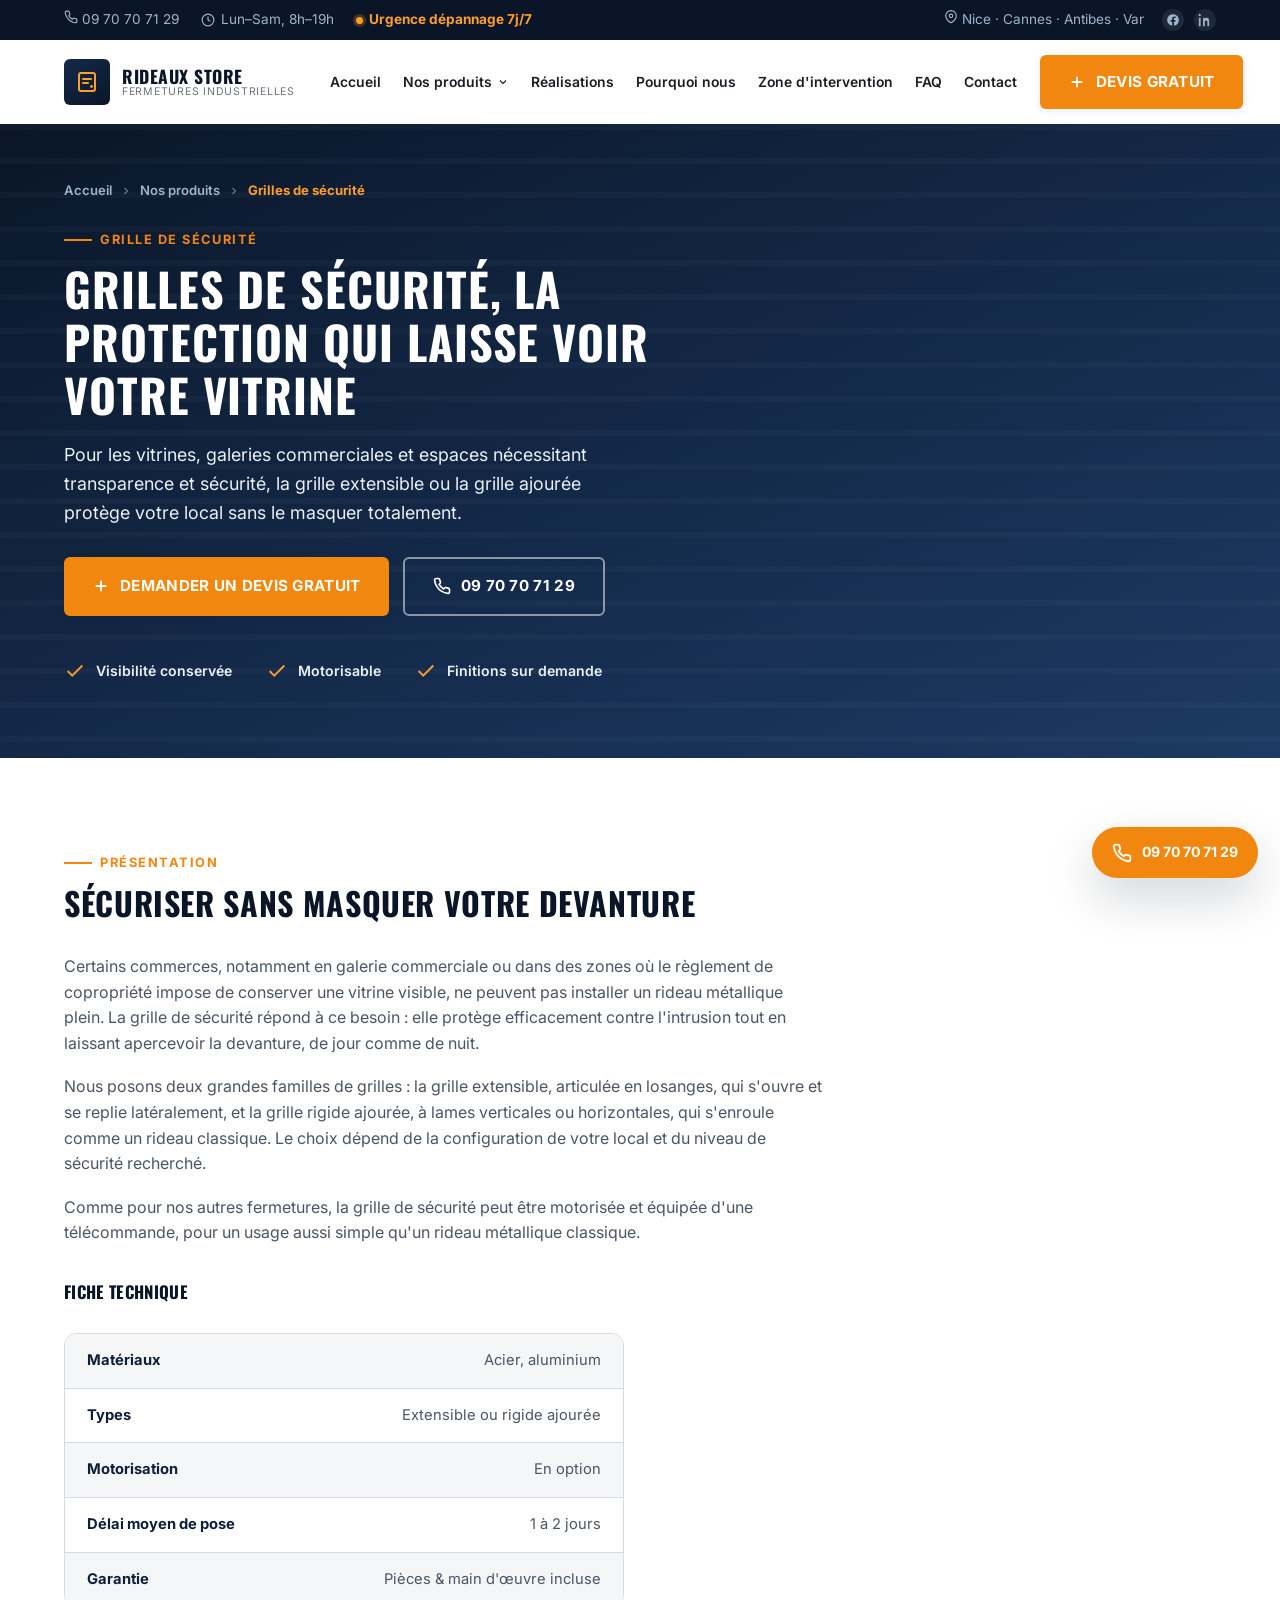
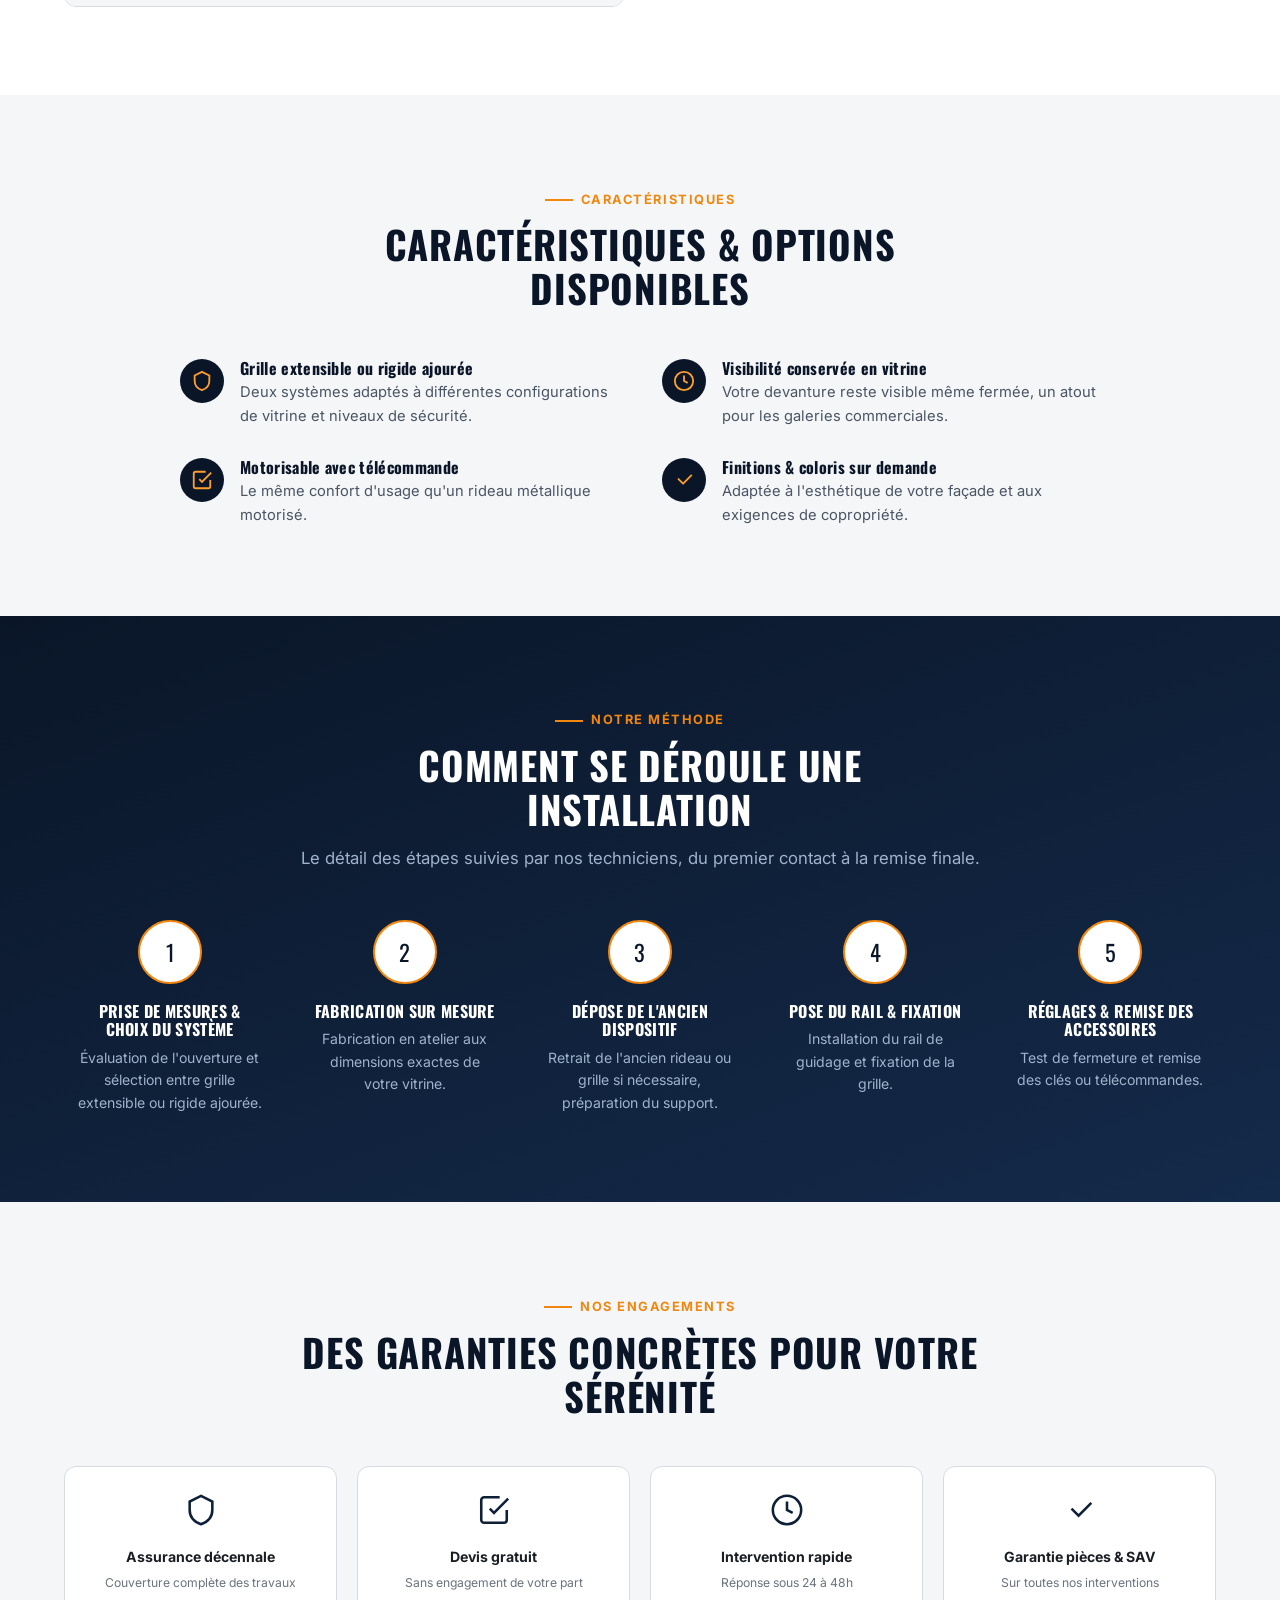
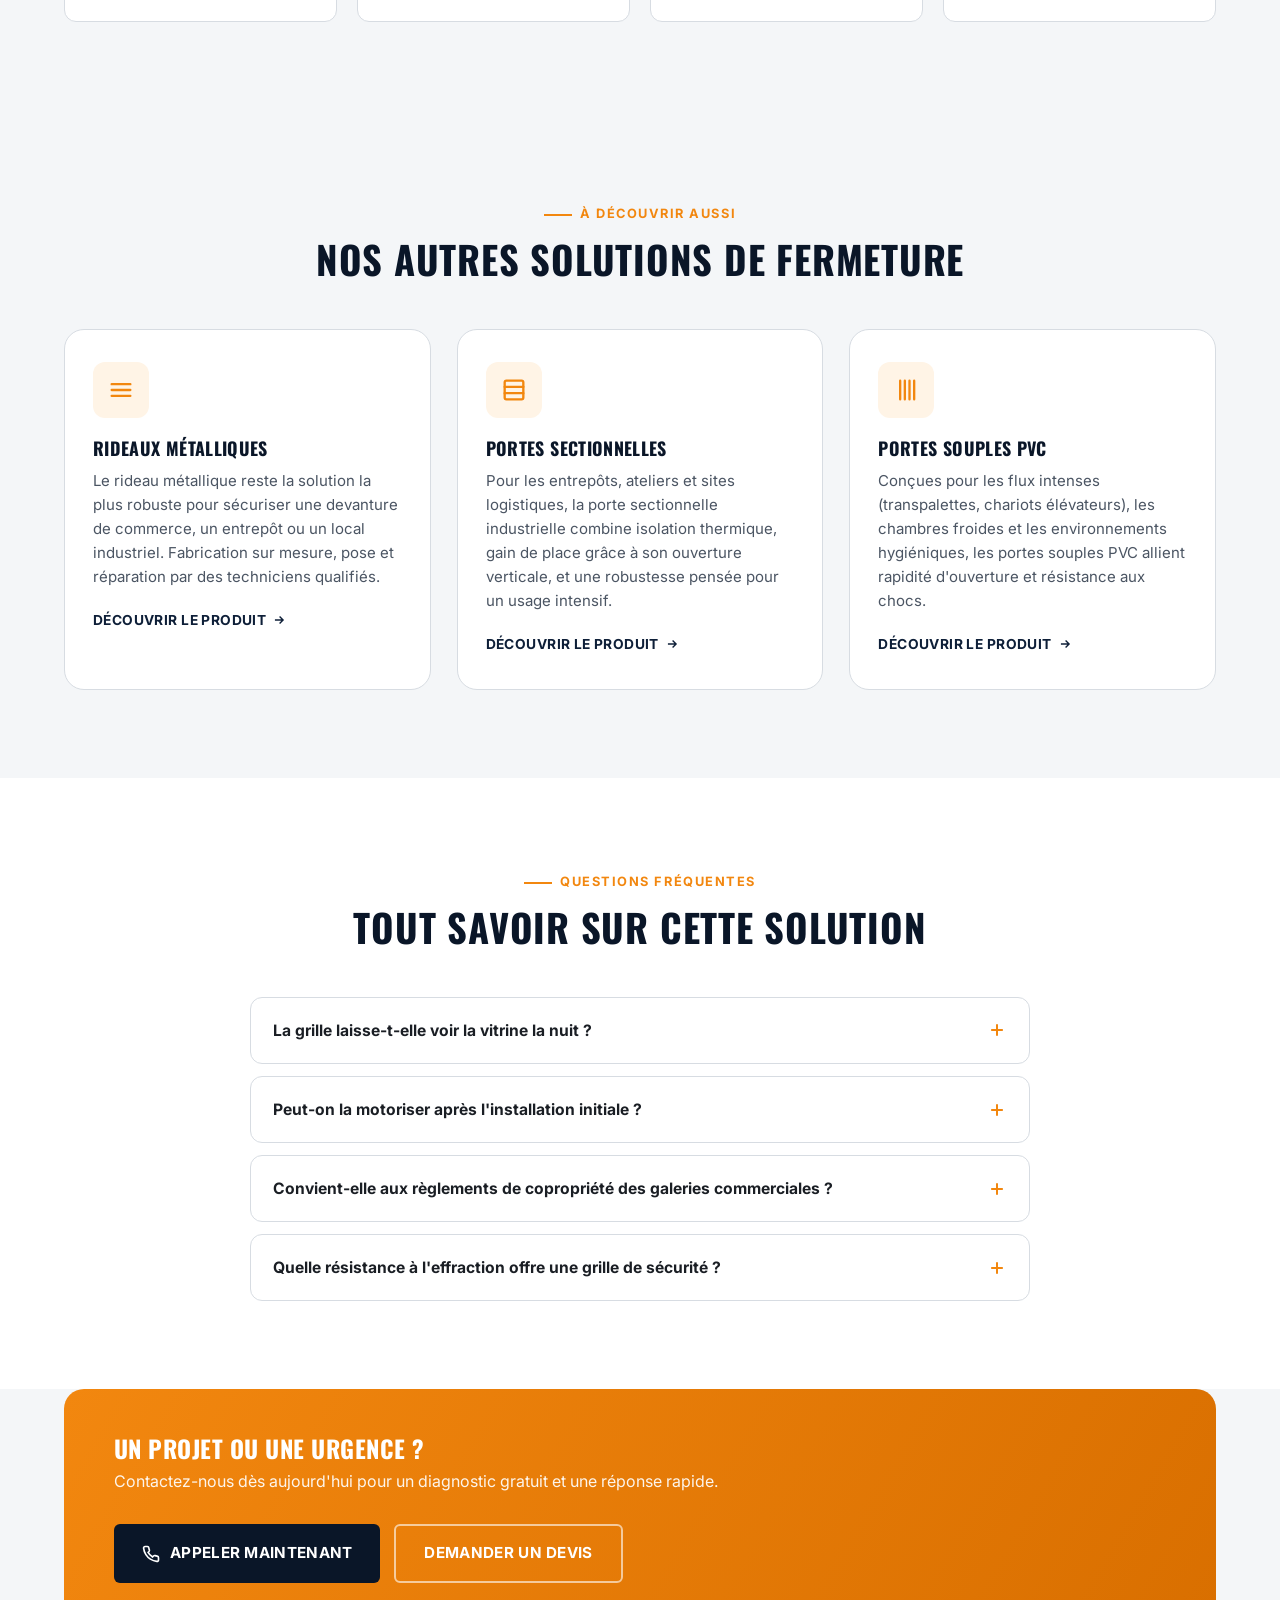
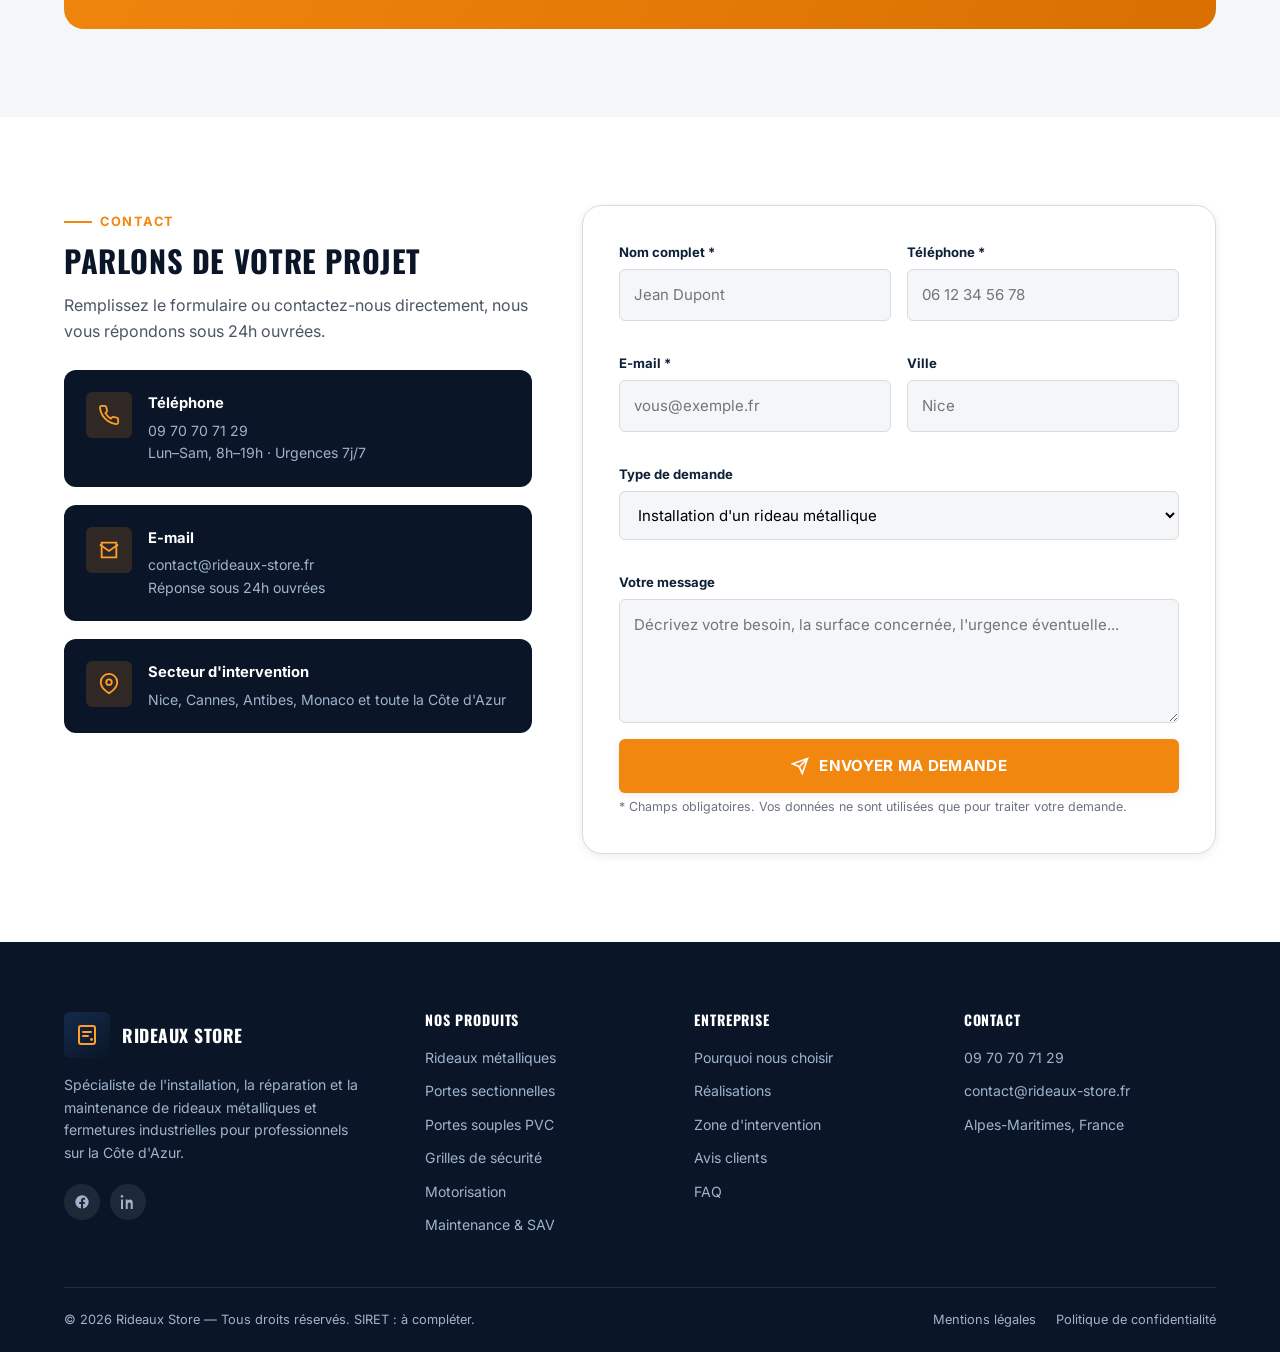
==== grilles-securite.html @ a5e01a87 "Rename grillessecurite.html to grilles-securite.html" ====
<!DOCTYPE html>
<html lang="fr">
<head>
<meta charset="UTF-8">
<meta name="viewport" content="width=device-width, initial-scale=1">
<title>Grilles de Sécurité pour Vitrines — Rideaux Store | Côte d'Azur</title>
<meta name="description" content="Grilles de sécurité extensibles ou ajourées pour vitrines et galeries commerciales, sur mesure et motorisables. Devis gratuit sur la Côte d'Azur.">
<meta name="theme-color" content="#0a1628">
<link rel="preconnect" href="https://fonts.googleapis.com">
<link rel="preconnect" href="https://fonts.gstatic.com" crossorigin>
<link href="https://fonts.googleapis.com/css2?family=Oswald:wght@500;600;700&family=Inter:wght@400;500;600;700;800&display=swap" rel="stylesheet">
<link rel="stylesheet" href="css/style.css">
<link rel="icon" href="data:image/svg+xml,%3Csvg xmlns='http://www.w3.org/2000/svg' viewBox='0 0 100 100'%3E%3Crect width='100' height='100' rx='16' fill='%230a1628'/%3E%3Cpath d='M20 35h60M20 50h60M20 65h60' stroke='%23f2870f' stroke-width='8' stroke-linecap='round'/%3E%3C/svg%3E">
</head>
<body>

<!-- Top bar -->
<div class="topbar">
  <div class="container">
    <div class="topbar-left">
      <a href="tel:+33970707129"><svg viewBox="0 0 24 24" fill="none" stroke="currentColor" stroke-width="2"><path d="M22 16.92v3a2 2 0 0 1-2.18 2 19.79 19.79 0 0 1-8.63-3.07 19.5 19.5 0 0 1-6-6 19.79 19.79 0 0 1-3.07-8.67A2 2 0 0 1 4.11 2h3a2 2 0 0 1 2 1.72c.127.96.362 1.903.7 2.81a2 2 0 0 1-.45 2.11L8.09 9.91a16 16 0 0 0 6 6l1.27-1.27a2 2 0 0 1 2.11-.45c.907.338 1.85.573 2.81.7A2 2 0 0 1 22 16.92z"/></svg> 09 70 70 71 29</a>
      <span><svg viewBox="0 0 24 24" fill="none" stroke="currentColor" stroke-width="2"><circle cx="12" cy="12" r="10"/><path d="M12 6v6l4 2"/></svg> Lun–Sam, 8h–19h</span>
      <span class="topbar-badge">Urgence dépannage 7j/7</span>
    </div>
    <div class="topbar-right">
      <span><svg viewBox="0 0 24 24" fill="none" stroke="currentColor" stroke-width="2"><path d="M21 10c0 7-9 12-9 12s-9-5-9-12a9 9 0 1 1 18 0z"/><circle cx="12" cy="10" r="3"/></svg> Nice · Cannes · Antibes · Var</span>
      <div class="topbar-social">
        <a href="#" aria-label="Facebook"><svg width="12" height="12" viewBox="0 0 24 24" fill="currentColor"><path d="M22 12a10 10 0 1 0-11.5 9.9v-7H7.9V12h2.6V9.8c0-2.6 1.5-4 3.8-4 1.1 0 2.2.2 2.2.2v2.5h-1.3c-1.2 0-1.6.8-1.6 1.6V12h2.8l-.4 2.9h-2.4v7A10 10 0 0 0 22 12z"/></svg></a>
        <a href="#" aria-label="LinkedIn"><svg width="12" height="12" viewBox="0 0 24 24" fill="currentColor"><path d="M4.98 3.5C4.98 4.6 4.1 5.5 3 5.5S1 4.6 1 3.5 1.9 1.5 3 1.5s1.98.9 1.98 2zM1.5 8.25h3V22.5h-3V8.25zM8.5 8.25h2.87v1.95h.04c.4-.76 1.4-1.95 3.4-1.95 3.6 0 4.3 2.4 4.3 5.5V22.5h-3v-6.2c0-1.5-.03-3.4-2.1-3.4-2.1 0-2.4 1.6-2.4 3.3v6.3h-3V8.25z"/></svg></a>
      </div>
    </div>
  </div>
</div>

<!-- Header -->
<header class="site-header">
  <div class="container">
    <a href="index.html" class="brand">
      <span class="brand-mark">
        <svg viewBox="0 0 24 24" fill="none" stroke="currentColor" stroke-width="2"><rect x="4" y="3" width="16" height="18" rx="2"/><path d="M8 9h8M8 13h5" stroke-linecap="round"/><circle cx="16.5" cy="16.5" r="1.4" fill="currentColor" stroke="none"/></svg>
      </span>
      <span class="brand-text">
        <strong>RIDEAUX STORE</strong>
        <span>Fermetures industrielles</span>
      </span>
    </a>

    <button class="nav-toggle" aria-label="Ouvrir le menu" aria-expanded="false">
      <svg viewBox="0 0 24 24" fill="none" stroke="currentColor" stroke-width="2"><path d="M3 6h18M3 12h18M3 18h18" stroke-linecap="round"/></svg>
    </button>

    <nav class="main-nav">
      <ul>
        <li><a class="nav-link" href="index.html">Accueil</a></li>
        <li class="has-dropdown">
          <a class="nav-link" href="index.html#services">Nos produits <svg viewBox="0 0 24 24" fill="none" stroke="currentColor" stroke-width="2.4"><path d="M6 9l6 6 6-6"/></svg></a>
          <div class="dropdown">
            <a href="rideaux-metalliques.html"><svg viewBox="0 0 24 24" fill="none" stroke="currentColor" stroke-width="2"><path d="M4 7h16M4 12h16M4 17h16" stroke-linecap="round"/></svg> Rideaux métalliques</a>
            <a href="portes-sectionnelles.html"><svg viewBox="0 0 24 24" fill="none" stroke="currentColor" stroke-width="2"><rect x="4" y="4" width="16" height="16" rx="1.5"/><path d="M4 9.3h16M4 14.7h16" stroke-linecap="round"/></svg> Portes sectionnelles</a>
            <a href="portes-souples-pvc.html"><svg viewBox="0 0 24 24" fill="none" stroke="currentColor" stroke-width="2"><path d="M7 4v16M11 4v16M15 4v16M19 4v16" stroke-linecap="round"/></svg> Portes souples PVC</a>
            <a href="grilles-securite.html" style="color:var(--amber-500);"><svg viewBox="0 0 24 24" fill="none" stroke="currentColor" stroke-width="2"><path d="M4 4h16v16H4z"/><path d="M4 9h16M4 14h16M9 4v16M14 4v16"/></svg> Grilles de sécurité</a>
            <a href="motorisation-automatisme.html"><svg viewBox="0 0 24 24" fill="none" stroke="currentColor" stroke-width="2"><circle cx="12" cy="12" r="3"/><path d="M12 2v3M12 19v3M4.2 4.2l2.2 2.2M17.6 17.6l2.2 2.2M2 12h3M19 12h3M4.2 19.8l2.2-2.2M17.6 6.4l2.2-2.2"/></svg> Motorisation &amp; automatisme</a>
            <a href="maintenance-sav.html"><svg viewBox="0 0 24 24" fill="none" stroke="currentColor" stroke-width="2"><path d="M14.7 6.3a1 1 0 0 0 1.4 0l1.6-1.6a1 1 0 0 1 1.4 0l1.2 1.2a1 1 0 0 1 0 1.4l-1.6 1.6a1 1 0 0 0 0 1.4l3 3a1 1 0 0 1 0 1.4l-1.2 1.2a1 1 0 0 1-1.4 0l-3-3a1 1 0 0 0-1.4 0L6.5 21.2a1 1 0 0 1-1.4 0L3.9 20a1 1 0 0 1 0-1.4L12.1 10.4"/></svg> Maintenance &amp; SAV</a>
          </div>
        </li>
        <li><a class="nav-link" href="index.html#realisations">Réalisations</a></li>
        <li><a class="nav-link" href="index.html#pourquoi">Pourquoi nous</a></li>
        <li><a class="nav-link" href="index.html#zone">Zone d'intervention</a></li>
        <li><a class="nav-link" href="index.html#faq">FAQ</a></li>
        <li><a class="nav-link" href="#contact">Contact</a></li>
      </ul>
      <div class="header-cta">
        <div class="header-phone">
          <small>Besoin d'aide ?</small>
          <strong>09 70 70 71 29</strong>
        </div>
        <a href="#contact" class="btn btn-primary"><svg viewBox="0 0 24 24" fill="none" stroke="currentColor" stroke-width="2.4"><path d="M12 5v14M5 12h14"/></svg> <span>Devis gratuit</span></a>
      </div>
    </nav>
    <div class="nav-backdrop"></div>
  </div>
</header>

<main>

  <!-- HERO -->
  <section class="hero" style="padding:56px 0 76px;">
    <div class="container">
      <div class="breadcrumb reveal in">
        <a href="index.html">Accueil</a>
        <svg viewBox="0 0 24 24" fill="none" stroke="currentColor" stroke-width="2.4"><path d="M9 6l6 6-6 6"/></svg>
        <a href="index.html#services">Nos produits</a>
        <svg viewBox="0 0 24 24" fill="none" stroke="currentColor" stroke-width="2.4"><path d="M9 6l6 6-6 6"/></svg>
        <span aria-current="page">Grilles de sécurité</span>
      </div>
      <div class="reveal in" style="max-width:720px;">
        <div class="eyebrow">Grille de sécurité</div>
        <h1 style="font-size:clamp(1.9rem, 3.6vw, 2.9rem);">Grilles de sécurité, la protection qui laisse voir votre vitrine</h1>
        <p class="lead">Pour les vitrines, galeries commerciales et espaces nécessitant transparence et sécurité, la grille extensible ou la grille ajourée protège votre local sans le masquer totalement.</p>
        <div class="hero-actions">
          <a href="#contact" class="btn btn-primary"><svg viewBox="0 0 24 24" fill="none" stroke="currentColor" stroke-width="2.4"><path d="M12 5v14M5 12h14"/></svg> Demander un devis gratuit</a>
          <a href="tel:+33970707129" class="btn btn-outline"><svg viewBox="0 0 24 24" fill="none" stroke="currentColor" stroke-width="2.2"><path d="M22 16.92v3a2 2 0 0 1-2.18 2 19.79 19.79 0 0 1-8.63-3.07 19.5 19.5 0 0 1-6-6 19.79 19.79 0 0 1-3.07-8.67A2 2 0 0 1 4.11 2h3a2 2 0 0 1 2 1.72c.127.96.362 1.903.7 2.81a2 2 0 0 1-.45 2.11L8.09 9.91a16 16 0 0 0 6 6l1.27-1.27a2 2 0 0 1 2.11-.45c.907.338 1.85.573 2.81.7A2 2 0 0 1 22 16.92z"/></svg> 09 70 70 71 29</a>
        </div>
        <div class="hero-badges">
          <div class="hero-badge"><svg viewBox="0 0 24 24" fill="none" stroke="currentColor" stroke-width="2"><path d="M20 6L9 17l-5-5"/></svg> Visibilité conservée</div>
          <div class="hero-badge"><svg viewBox="0 0 24 24" fill="none" stroke="currentColor" stroke-width="2"><path d="M20 6L9 17l-5-5"/></svg> Motorisable</div>
          <div class="hero-badge"><svg viewBox="0 0 24 24" fill="none" stroke="currentColor" stroke-width="2"><path d="M20 6L9 17l-5-5"/></svg> Finitions sur demande</div>
        </div>
      </div>
    </div>
  </section>

  <!-- DESCRIPTION -->
  <section>
    <div class="container">
      <div class="section-head reveal" style="text-align:left;margin:0 0 32px;max-width:100%;">
        <div class="eyebrow">Présentation</div>
        <h2 style="font-size:clamp(1.5rem, 2.6vw, 2rem);">Sécuriser sans masquer votre devanture</h2>
      </div>
      <div class="prose reveal">
        <p>Certains commerces, notamment en galerie commerciale ou dans des zones où le règlement de copropriété impose de conserver une vitrine visible, ne peuvent pas installer un rideau métallique plein. La grille de sécurité répond à ce besoin : elle protège efficacement contre l'intrusion tout en laissant apercevoir la devanture, de jour comme de nuit.</p>
        <p>Nous posons deux grandes familles de grilles : la grille extensible, articulée en losanges, qui s'ouvre et se replie latéralement, et la grille rigide ajourée, à lames verticales ou horizontales, qui s'enroule comme un rideau classique. Le choix dépend de la configuration de votre local et du niveau de sécurité recherché.</p>
        <p>Comme pour nos autres fermetures, la grille de sécurité peut être motorisée et équipée d'une télécommande, pour un usage aussi simple qu'un rideau métallique classique.</p>
      </div>
      <div class="reveal" style="margin-top:8px;">
        <h3 style="font-family:var(--font-head);text-transform:uppercase;font-size:1.05rem;letter-spacing:0.02em;color:var(--navy-950);margin-top:36px;">Fiche technique</h3>
      <div class="spec-table reveal" style="margin-top:32px;">
          <div class="spec-row"><span class="label">Matériaux</span><span class="value">Acier, aluminium</span></div>
          <div class="spec-row"><span class="label">Types</span><span class="value">Extensible ou rigide ajourée</span></div>
          <div class="spec-row"><span class="label">Motorisation</span><span class="value">En option</span></div>
          <div class="spec-row"><span class="label">Délai moyen de pose</span><span class="value">1 à 2 jours</span></div>
          <div class="spec-row"><span class="label">Garantie</span><span class="value">Pièces &amp; main d'œuvre incluse</span></div>
      </div>

      </div>
    </div>
  </section>

  <!-- FEATURES -->
  <section class="bg-alt">
    <div class="container">
      <div class="section-head reveal">
        <div class="eyebrow" style="justify-content:center">Caractéristiques</div>
        <h2>Caractéristiques &amp; options disponibles</h2>
      </div>
      <div class="why-list" style="max-width:920px;margin:0 auto;display:grid;grid-template-columns:repeat(2,1fr);gap:30px 44px;">
          <div class="why-item reveal">
            <div class="why-icon"><svg viewBox="0 0 24 24" fill="none" stroke="currentColor" stroke-width="2"><path d="M12 2l8 4v6c0 5-3.5 8.5-8 10-4.5-1.5-8-5-8-10V6l8-4z"/></svg></div>
            <div><h4>Grille extensible ou rigide ajourée</h4><p>Deux systèmes adaptés à différentes configurations de vitrine et niveaux de sécurité.</p></div>
          </div>
          <div class="why-item reveal">
            <div class="why-icon"><svg viewBox="0 0 24 24" fill="none" stroke="currentColor" stroke-width="2"><circle cx="12" cy="12" r="10"/><path d="M12 6v6l4 2"/></svg></div>
            <div><h4>Visibilité conservée en vitrine</h4><p>Votre devanture reste visible même fermée, un atout pour les galeries commerciales.</p></div>
          </div>
          <div class="why-item reveal">
            <div class="why-icon"><svg viewBox="0 0 24 24" fill="none" stroke="currentColor" stroke-width="2"><path d="M9 11l3 3L22 4"/><path d="M21 12v7a2 2 0 0 1-2 2H5a2 2 0 0 1-2-2V5a2 2 0 0 1 2-2h11"/></svg></div>
            <div><h4>Motorisable avec télécommande</h4><p>Le même confort d'usage qu'un rideau métallique motorisé.</p></div>
          </div>
          <div class="why-item reveal">
            <div class="why-icon"><svg viewBox="0 0 24 24" fill="none" stroke="currentColor" stroke-width="2"><path d="M20 7l-9 9-5-5" stroke-linecap="round" stroke-linejoin="round"/></svg></div>
            <div><h4>Finitions &amp; coloris sur demande</h4><p>Adaptée à l'esthétique de votre façade et aux exigences de copropriété.</p></div>
          </div>
      </div>
    </div>
  </section>

  <!-- PROCESS -->
  <section class="bg-navy">
    <div class="container">
      <div class="section-head reveal">
        <div class="eyebrow" style="justify-content:center">Notre méthode</div>
        <h2>Comment se déroule une installation</h2>
        <p style="color:var(--steel-300)">Le détail des étapes suivies par nos techniciens, du premier contact à la remise finale.</p>
      </div>
      <div class="process-grid" style="--steps:5;">
        <div class="process-step reveal"><div class="num">1</div><h4>Prise de mesures &amp; choix du système</h4><p>Évaluation de l'ouverture et sélection entre grille extensible ou rigide ajourée.</p></div>
        <div class="process-step reveal"><div class="num">2</div><h4>Fabrication sur mesure</h4><p>Fabrication en atelier aux dimensions exactes de votre vitrine.</p></div>
        <div class="process-step reveal"><div class="num">3</div><h4>Dépose de l'ancien dispositif</h4><p>Retrait de l'ancien rideau ou grille si nécessaire, préparation du support.</p></div>
        <div class="process-step reveal"><div class="num">4</div><h4>Pose du rail &amp; fixation</h4><p>Installation du rail de guidage et fixation de la grille.</p></div>
        <div class="process-step reveal"><div class="num">5</div><h4>Réglages &amp; remise des accessoires</h4><p>Test de fermeture et remise des clés ou télécommandes.</p></div>
      </div>
    </div>
  </section>

  <!-- TRUST -->
  <section class="bg-alt">
    <div class="container">
      <div class="section-head reveal">
        <div class="eyebrow" style="justify-content:center">Nos engagements</div>
        <h2>Des garanties concrètes pour votre sérénité</h2>
      </div>
      <div class="cert-grid">
        <div class="cert-item reveal"><svg viewBox="0 0 24 24" fill="none" stroke="currentColor" stroke-width="1.8"><path d="M12 2l8 4v6c0 5-3.5 8.5-8 10-4.5-1.5-8-5-8-10V6l8-4z"/></svg><strong>Assurance décennale</strong><span>Couverture complète des travaux</span></div>
        <div class="cert-item reveal"><svg viewBox="0 0 24 24" fill="none" stroke="currentColor" stroke-width="1.8"><path d="M9 11l3 3L22 4"/><path d="M21 12v7a2 2 0 0 1-2 2H5a2 2 0 0 1-2-2V5a2 2 0 0 1 2-2h11"/></svg><strong>Devis gratuit</strong><span>Sans engagement de votre part</span></div>
        <div class="cert-item reveal"><svg viewBox="0 0 24 24" fill="none" stroke="currentColor" stroke-width="1.8"><circle cx="12" cy="12" r="10"/><path d="M12 6v6l4 2"/></svg><strong>Intervention rapide</strong><span>Réponse sous 24 à 48h</span></div>
        <div class="cert-item reveal"><svg viewBox="0 0 24 24" fill="none" stroke="currentColor" stroke-width="1.8"><path d="M20 7l-9 9-5-5"/></svg><strong>Garantie pièces &amp; SAV</strong><span>Sur toutes nos interventions</span></div>
      </div>
    </div>
  </section>

  <!-- RELATED -->
  <section class="bg-alt">
    <div class="container">
      <div class="section-head reveal">
        <div class="eyebrow" style="justify-content:center">À découvrir aussi</div>
        <h2>Nos autres solutions de fermeture</h2>
      </div>
      <div class="services-grid">
        <div class="service-card reveal">
          <div class="service-icon"><svg viewBox="0 0 24 24" fill="none" stroke="currentColor" stroke-width="2"><path d="M4 7h16M4 12h16M4 17h16" stroke-linecap="round"/></svg></div>
          <h3>Rideaux métalliques</h3>
          <p>Le rideau métallique reste la solution la plus robuste pour sécuriser une devanture de commerce, un entrepôt ou un local industriel. Fabrication sur mesure, pose et réparation par des techniciens qualifiés.</p>
          <a href="rideaux-metalliques.html" class="card-link">Découvrir le produit <svg viewBox="0 0 24 24" fill="none" stroke="currentColor" stroke-width="2.4"><path d="M5 12h14M13 6l6 6-6 6"/></svg></a>
        </div>
        <div class="service-card reveal">
          <div class="service-icon"><svg viewBox="0 0 24 24" fill="none" stroke="currentColor" stroke-width="2"><rect x="4" y="4" width="16" height="16" rx="1.5"/><path d="M4 9.3h16M4 14.7h16" stroke-linecap="round"/></svg></div>
          <h3>Portes sectionnelles</h3>
          <p>Pour les entrepôts, ateliers et sites logistiques, la porte sectionnelle industrielle combine isolation thermique, gain de place grâce à son ouverture verticale, et une robustesse pensée pour un usage intensif.</p>
          <a href="portes-sectionnelles.html" class="card-link">Découvrir le produit <svg viewBox="0 0 24 24" fill="none" stroke="currentColor" stroke-width="2.4"><path d="M5 12h14M13 6l6 6-6 6"/></svg></a>
        </div>
        <div class="service-card reveal">
          <div class="service-icon"><svg viewBox="0 0 24 24" fill="none" stroke="currentColor" stroke-width="2"><path d="M7 4v16M11 4v16M15 4v16M19 4v16" stroke-linecap="round"/></svg></div>
          <h3>Portes souples PVC</h3>
          <p>Conçues pour les flux intenses (transpalettes, chariots élévateurs), les chambres froides et les environnements hygiéniques, les portes souples PVC allient rapidité d'ouverture et résistance aux chocs.</p>
          <a href="portes-souples-pvc.html" class="card-link">Découvrir le produit <svg viewBox="0 0 24 24" fill="none" stroke="currentColor" stroke-width="2.4"><path d="M5 12h14M13 6l6 6-6 6"/></svg></a>
        </div>
      </div>
    </div>
  </section>

  <!-- FAQ -->
  <section id="faq">
    <div class="container">
      <div class="section-head reveal">
        <div class="eyebrow" style="justify-content:center">Questions fréquentes</div>
        <h2>Tout savoir sur cette solution</h2>
      </div>
      <div class="faq-list">
        <div class="faq-item reveal">
          <button class="faq-q">La grille laisse-t-elle voir la vitrine la nuit ?<svg viewBox="0 0 24 24" fill="none" stroke="currentColor" stroke-width="2.4"><path d="M12 5v14M5 12h14"/></svg></button>
          <div class="faq-a"><p>Oui, c'est justement l'intérêt de la grille par rapport à un rideau plein : elle laisse apercevoir la devanture tout en empêchant l'accès, ce qui est souvent exigé par les galeries commerciales ou les copropriétés.</p></div>
        </div>
        <div class="faq-item reveal">
          <button class="faq-q">Peut-on la motoriser après l'installation initiale ?<svg viewBox="0 0 24 24" fill="none" stroke="currentColor" stroke-width="2.4"><path d="M12 5v14M5 12h14"/></svg></button>
          <div class="faq-a"><p>Dans la plupart des cas, une grille posée manuellement peut être équipée d'une motorisation par la suite ; nous évaluons la faisabilité lors d'un diagnostic sur site.</p></div>
        </div>
        <div class="faq-item reveal">
          <button class="faq-q">Convient-elle aux règlements de copropriété des galeries commerciales ?<svg viewBox="0 0 24 24" fill="none" stroke="currentColor" stroke-width="2.4"><path d="M12 5v14M5 12h14"/></svg></button>
          <div class="faq-a"><p>La grille de sécurité est généralement la solution privilégiée dans ce contexte, mais nous vous recommandons de vérifier le règlement spécifique de votre copropriété avant l'installation ; nous pouvons vous accompagner dans cette vérification.</p></div>
        </div>
        <div class="faq-item reveal">
          <button class="faq-q">Quelle résistance à l'effraction offre une grille de sécurité ?<svg viewBox="0 0 24 24" fill="none" stroke="currentColor" stroke-width="2.4"><path d="M12 5v14M5 12h14"/></svg></button>
          <div class="faq-a"><p>La résistance dépend du modèle choisi (épaisseur, matériau, système de verrouillage) ; nous vous orientons vers l'option la plus adaptée à votre niveau de risque lors du devis.</p></div>
        </div>
      </div>
    </div>
  </section>

  <!-- CTA BANNER -->
  <section class="bg-alt" style="padding-top:0;">
    <div class="container">
      <div class="cta-banner reveal">
        <div>
          <h3>Un projet ou une urgence ?</h3>
          <p>Contactez-nous dès aujourd'hui pour un diagnostic gratuit et une réponse rapide.</p>
        </div>
        <div class="cta-actions">
          <a href="tel:+33970707129" class="btn btn-dark"><svg viewBox="0 0 24 24" fill="none" stroke="currentColor" stroke-width="2.2"><path d="M22 16.92v3a2 2 0 0 1-2.18 2 19.79 19.79 0 0 1-8.63-3.07 19.5 19.5 0 0 1-6-6 19.79 19.79 0 0 1-3.07-8.67A2 2 0 0 1 4.11 2h3a2 2 0 0 1 2 1.72c.127.96.362 1.903.7 2.81a2 2 0 0 1-.45 2.11L8.09 9.91a16 16 0 0 0 6 6l1.27-1.27a2 2 0 0 1 2.11-.45c.907.338 1.85.573 2.81.7A2 2 0 0 1 22 16.92z"/></svg> Appeler maintenant</a>
          <a href="#contact" class="btn btn-outline">Demander un devis</a>
        </div>
      </div>
    </div>
  </section>

  <!-- CONTACT -->
  <section id="contact">
    <div class="container contact-wrap">
      <div class="reveal">
        <div class="eyebrow">Contact</div>
        <h2 style="font-size:1.9rem;">Parlons de votre projet</h2>
        <p style="color:var(--gray-700);margin:14px 0 26px;">Remplissez le formulaire ou contactez-nous directement, nous vous répondons sous 24h ouvrées.</p>
        <div class="contact-cards">
          <div class="contact-card">
            <div class="ic"><svg viewBox="0 0 24 24" fill="none" stroke="currentColor" stroke-width="2"><path d="M22 16.92v3a2 2 0 0 1-2.18 2 19.79 19.79 0 0 1-8.63-3.07 19.5 19.5 0 0 1-6-6 19.79 19.79 0 0 1-3.07-8.67A2 2 0 0 1 4.11 2h3a2 2 0 0 1 2 1.72c.127.96.362 1.903.7 2.81a2 2 0 0 1-.45 2.11L8.09 9.91a16 16 0 0 0 6 6l1.27-1.27a2 2 0 0 1 2.11-.45c.907.338 1.85.573 2.81.7A2 2 0 0 1 22 16.92z"/></svg></div>
            <div><strong>Téléphone</strong><a href="tel:+33970707129">09 70 70 71 29</a><span>Lun–Sam, 8h–19h · Urgences 7j/7</span></div>
          </div>
          <div class="contact-card">
            <div class="ic"><svg viewBox="0 0 24 24" fill="none" stroke="currentColor" stroke-width="2"><path d="M4 4h16v16H4z"/><path d="M22 6l-10 7L2 6"/></svg></div>
            <div><strong>E-mail</strong><a href="mailto:contact@rideaux-store.fr">contact@rideaux-store.fr</a><span>Réponse sous 24h ouvrées</span></div>
          </div>
          <div class="contact-card">
            <div class="ic"><svg viewBox="0 0 24 24" fill="none" stroke="currentColor" stroke-width="2"><path d="M21 10c0 7-9 12-9 12s-9-5-9-12a9 9 0 1 1 18 0z"/><circle cx="12" cy="10" r="3"/></svg></div>
            <div><strong>Secteur d'intervention</strong><span>Nice, Cannes, Antibes, Monaco et toute la Côte d'Azur</span></div>
          </div>
        </div>
      </div>

      <div class="form-card reveal">
        <form id="quote-form">
          <div class="form-grid">
            <div class="form-field"><label for="f-name">Nom complet *</label><input id="f-name" type="text" required placeholder="Jean Dupont"></div>
            <div class="form-field"><label for="f-phone">Téléphone *</label><input id="f-phone" type="tel" required placeholder="06 12 34 56 78"></div>
            <div class="form-field"><label for="f-email">E-mail *</label><input id="f-email" type="email" required placeholder="vous@exemple.fr"></div>
            <div class="form-field"><label for="f-city">Ville</label><input id="f-city" type="text" placeholder="Nice"></div>
            <div class="form-field full"><label for="f-service">Type de demande</label>
              <select id="f-service">
                <option>Installation d'un rideau métallique</option>
                <option>Réparation / dépannage urgent</option>
                <option>Porte sectionnelle industrielle</option>
                <option>Porte souple PVC</option>
                <option>Contrat de maintenance</option>
                <option>Autre demande</option>
              </select>
            </div>
            <div class="form-field full"><label for="f-message">Votre message</label><textarea id="f-message" rows="4" placeholder="Décrivez votre besoin, la surface concernée, l'urgence éventuelle..."></textarea></div>
          </div>
          <button type="submit" class="btn btn-primary btn-block"><svg viewBox="0 0 24 24" fill="none" stroke="currentColor" stroke-width="2.2"><path d="M22 2L11 13M22 2l-7 20-4-9-9-4 20-7z"/></svg> Envoyer ma demande</button>
          <p class="form-note">* Champs obligatoires. Vos données ne sont utilisées que pour traiter votre demande.</p>
          <div class="form-success"><svg viewBox="0 0 24 24" fill="none" stroke="currentColor" stroke-width="2.4"><path d="M20 6L9 17l-5-5"/></svg> Merci ! Votre demande a bien été enregistrée, nous revenons vers vous rapidement.</div>
        </form>
      </div>
    </div>
  </section>

</main>

<!-- FOOTER -->
<footer class="site-footer">
  <div class="container">
    <div class="footer-grid">
      <div class="footer-brand">
        <a href="index.html" class="brand">
          <span class="brand-mark"><svg viewBox="0 0 24 24" fill="none" stroke="currentColor" stroke-width="2"><rect x="4" y="3" width="16" height="18" rx="2"/><path d="M8 9h8M8 13h5" stroke-linecap="round"/><circle cx="16.5" cy="16.5" r="1.4" fill="currentColor" stroke="none"/></svg></span>
          <span class="brand-text"><strong style="color:#fff;">RIDEAUX STORE</strong></span>
        </a>
        <p>Spécialiste de l'installation, la réparation et la maintenance de rideaux métalliques et fermetures industrielles pour professionnels sur la Côte d'Azur.</p>
        <div class="footer-social">
          <a href="#" aria-label="Facebook"><svg viewBox="0 0 24 24" fill="currentColor"><path d="M22 12a10 10 0 1 0-11.5 9.9v-7H7.9V12h2.6V9.8c0-2.6 1.5-4 3.8-4 1.1 0 2.2.2 2.2.2v2.5h-1.3c-1.2 0-1.6.8-1.6 1.6V12h2.8l-.4 2.9h-2.4v7A10 10 0 0 0 22 12z"/></svg></a>
          <a href="#" aria-label="LinkedIn"><svg viewBox="0 0 24 24" fill="currentColor"><path d="M4.98 3.5C4.98 4.6 4.1 5.5 3 5.5S1 4.6 1 3.5 1.9 1.5 3 1.5s1.98.9 1.98 2zM1.5 8.25h3V22.5h-3V8.25zM8.5 8.25h2.87v1.95h.04c.4-.76 1.4-1.95 3.4-1.95 3.6 0 4.3 2.4 4.3 5.5V22.5h-3v-6.2c0-1.5-.03-3.4-2.1-3.4-2.1 0-2.4 1.6-2.4 3.3v6.3h-3V8.25z"/></svg></a>
        </div>
      </div>
      <div>
        <h4>Nos produits</h4>
        <div class="footer-links">
          <a href="rideaux-metalliques.html">Rideaux métalliques</a>
          <a href="portes-sectionnelles.html">Portes sectionnelles</a>
          <a href="portes-souples-pvc.html">Portes souples PVC</a>
          <a href="grilles-securite.html">Grilles de sécurité</a>
          <a href="motorisation-automatisme.html">Motorisation</a>
          <a href="maintenance-sav.html">Maintenance &amp; SAV</a>
        </div>
      </div>
      <div>
        <h4>Entreprise</h4>
        <div class="footer-links">
          <a href="index.html#pourquoi">Pourquoi nous choisir</a>
          <a href="index.html#realisations">Réalisations</a>
          <a href="index.html#zone">Zone d'intervention</a>
          <a href="index.html#avis">Avis clients</a>
          <a href="index.html#faq">FAQ</a>
        </div>
      </div>
      <div>
        <h4>Contact</h4>
        <div class="footer-links">
          <a href="tel:+33970707129">09 70 70 71 29</a>
          <a href="mailto:contact@rideaux-store.fr">contact@rideaux-store.fr</a>
          <span>Alpes-Maritimes, France</span>
        </div>
      </div>
    </div>
    <div class="footer-bottom">
      <span>© <span id="current-year">2026</span> Rideaux Store — Tous droits réservés. SIRET : à compléter.</span>
      <div class="footer-bottom-links">
        <a href="#">Mentions légales</a>
        <a href="#">Politique de confidentialité</a>
      </div>
    </div>
  </div>
</footer>

<a href="tel:+33970707129" class="float-call"><svg viewBox="0 0 24 24" fill="none" stroke="currentColor" stroke-width="2.2"><path d="M22 16.92v3a2 2 0 0 1-2.18 2 19.79 19.79 0 0 1-8.63-3.07 19.5 19.5 0 0 1-6-6 19.79 19.79 0 0 1-3.07-8.67A2 2 0 0 1 4.11 2h3a2 2 0 0 1 2 1.72c.127.96.362 1.903.7 2.81a2 2 0 0 1-.45 2.11L8.09 9.91a16 16 0 0 0 6 6l1.27-1.27a2 2 0 0 1 2.11-.45c.907.338 1.85.573 2.81.7A2 2 0 0 1 22 16.92z"/></svg> <span class="label">09 70 70 71 29</span></a>
<button class="back-to-top" aria-label="Retour en haut"><svg viewBox="0 0 24 24" fill="none" stroke="currentColor" stroke-width="2.4"><path d="M18 15l-6-6-6 6"/></svg></button>

<script src="js/main.js"></script>
</body>
</html>
---- css/style.css ----
/* ==========================================================================
   MÉTALPRO FERMETURES — Design system
   ========================================================================== */

:root {
  /* Brand palette */
  --navy-950: #0a1628;
  --navy-900: #0e1f38;
  --navy-800: #142a4a;
  --navy-700: #1c3a63;
  --navy-600: #274d82;
  --steel-500: #5b7699;
  --steel-300: #9fb3cc;
  --steel-100: #eaf0f7;
  --amber-500: #f2870f;
  --amber-400: #ff9e2c;
  --amber-050: #fff4e6;
  --gray-900: #1a1e24;
  --gray-700: #4b5563;
  --gray-500: #6b7280;
  --gray-300: #d7dce2;
  --gray-100: #f4f6f8;
  --white: #ffffff;
  --success: #1e8a5c;

  --font-head: "Oswald", "Arial Narrow", sans-serif;
  --font-body: "Inter", -apple-system, Segoe UI, Roboto, sans-serif;

  --radius-sm: 6px;
  --radius-md: 12px;
  --radius-lg: 20px;
  --shadow-sm: 0 2px 8px rgba(10, 22, 40, 0.08);
  --shadow-md: 0 8px 24px rgba(10, 22, 40, 0.12);
  --shadow-lg: 0 20px 48px rgba(10, 22, 40, 0.18);
  --container: 1200px;
}

/* Reset ------------------------------------------------------------------ */
*, *::before, *::after { box-sizing: border-box; }
html { scroll-behavior: smooth; }
body, h1, h2, h3, h4, p, ul, ol, figure { margin: 0; }
ul, ol { padding: 0; list-style: none; }
img { max-width: 100%; display: block; }
a { color: inherit; text-decoration: none; }
button { font: inherit; cursor: pointer; border: none; background: none; color: inherit; }
input, textarea, select { font: inherit; }

body {
  font-family: var(--font-body);
  color: var(--gray-900);
  background: var(--white);
  line-height: 1.6;
  -webkit-font-smoothing: antialiased;
}

h1, h2, h3, h4 {
  font-family: var(--font-head);
  text-transform: uppercase;
  letter-spacing: 0.02em;
  line-height: 1.15;
  color: var(--navy-950);
}

.container {
  width: 100%;
  max-width: var(--container);
  margin: 0 auto;
  padding: 0 24px;
}

.eyebrow {
  display: inline-flex;
  align-items: center;
  gap: 8px;
  font-size: 0.8rem;
  font-weight: 700;
  letter-spacing: 0.12em;
  text-transform: uppercase;
  color: var(--amber-500);
  margin-bottom: 12px;
}
.eyebrow::before {
  content: "";
  width: 28px;
  height: 2px;
  background: var(--amber-500);
  display: inline-block;
}

.section-head { max-width: 680px; margin: 0 auto 48px; text-align: center; }
.section-head h2 { font-size: clamp(1.7rem, 3vw, 2.4rem); }
.section-head p { color: var(--gray-700); margin-top: 14px; font-size: 1.05rem; }

section { padding: 88px 0; }
.bg-alt { background: var(--gray-100); }
.bg-navy { background: linear-gradient(160deg, var(--navy-950), var(--navy-800)); color: var(--steel-100); }
.bg-navy h2, .bg-navy h3, .bg-navy h4 { color: var(--white); }

/* Buttons ----------------------------------------------------------------- */
.btn {
  display: inline-flex;
  align-items: center;
  justify-content: center;
  gap: 10px;
  padding: 15px 28px;
  border-radius: var(--radius-sm);
  font-weight: 700;
  font-size: 0.95rem;
  letter-spacing: 0.02em;
  text-transform: uppercase;
  transition: transform 0.15s ease, box-shadow 0.15s ease, background 0.15s ease;
  white-space: nowrap;
}
.btn svg { width: 18px; height: 18px; flex-shrink: 0; }
.btn-primary { background: var(--amber-500); color: var(--white); box-shadow: var(--shadow-sm); }
.btn-primary:hover { background: var(--amber-400); transform: translateY(-2px); box-shadow: var(--shadow-md); }
.btn-outline { background: transparent; color: var(--white); border: 2px solid rgba(255,255,255,0.5); }
.btn-outline:hover { background: rgba(255,255,255,0.12); border-color: var(--white); }
.btn-dark { background: var(--navy-950); color: var(--white); }
.btn-dark:hover { background: var(--navy-800); transform: translateY(-2px); }
.btn-block { width: 100%; }
.btn-sm { padding: 10px 18px; font-size: 0.82rem; }

/* Top bar ------------------------------------------------------------------ */
.topbar {
  background: var(--navy-950);
  color: var(--steel-300);
  font-size: 0.85rem;
}
.topbar .container {
  display: flex;
  align-items: center;
  justify-content: space-between;
  height: 40px;
  gap: 16px;
}
.topbar-left { display: flex; align-items: center; gap: 22px; }
.topbar-left span { display: inline-flex; align-items: center; gap: 6px; }
.topbar-left svg, .topbar-right svg { width: 14px; height: 14px; }
.topbar a:hover { color: var(--white); }
.topbar-badge {
  color: var(--amber-400);
  font-weight: 700;
  display: inline-flex;
  align-items: center;
  gap: 6px;
}
.topbar-badge::before {
  content: "";
  width: 7px; height: 7px;
  border-radius: 50%;
  background: var(--amber-400);
  box-shadow: 0 0 0 3px rgba(242,135,15,0.25);
}
.topbar-right { display: flex; align-items: center; gap: 18px; }
.topbar-social { display: flex; gap: 10px; }
.topbar-social a {
  width: 22px; height: 22px;
  display: inline-flex; align-items: center; justify-content: center;
  border-radius: 50%;
  background: rgba(255,255,255,0.08);
}
@media (max-width: 780px) { .topbar-left span:not(:first-child) { display: none; } .topbar-social { display: none; } }

/* Header -------------------------------------------------------------------- */
.site-header {
  position: sticky;
  top: 0;
  z-index: 500;
  background: var(--white);
  box-shadow: 0 1px 0 rgba(10,22,40,0.06);
  transition: box-shadow 0.2s ease, padding 0.2s ease;
}
.site-header.scrolled { box-shadow: var(--shadow-md); }
.site-header .container {
  display: flex;
  align-items: center;
  justify-content: space-between;
  height: 84px;
  gap: 24px;
}
.brand { display: flex; align-items: center; gap: 12px; flex-shrink: 0; }
.brand-mark {
  width: 46px; height: 46px;
  border-radius: var(--radius-sm);
  background: linear-gradient(145deg, var(--navy-800), var(--navy-950));
  display: flex; align-items: center; justify-content: center;
  flex-shrink: 0;
}
.brand-mark svg { width: 24px; height: 24px; color: var(--amber-400); }
.brand-text { display: flex; flex-direction: column; line-height: 1.15; white-space: nowrap; }
.brand-text strong { font-family: var(--font-head); font-size: 1.1rem; letter-spacing: 0.03em; color: var(--navy-950); white-space: nowrap; }
.brand-text span { font-size: 0.66rem; letter-spacing: 0.07em; text-transform: uppercase; color: var(--gray-500); white-space: nowrap; }

.main-nav { display: flex; align-items: center; gap: 4px; }
.main-nav > ul { display: flex; align-items: center; gap: 0; }
.main-nav a.nav-link {
  padding: 12px 11px;
  font-weight: 600;
  font-size: 0.87rem;
  border-radius: var(--radius-sm);
  display: flex;
  align-items: center;
  gap: 5px;
  white-space: nowrap;
}
.main-nav a.nav-link:hover { background: var(--steel-100); color: var(--navy-950); }
.has-dropdown { position: relative; }
.has-dropdown svg { width: 12px; height: 12px; transition: transform 0.15s ease; }
.has-dropdown:hover svg { transform: rotate(180deg); }
.dropdown {
  position: absolute;
  top: calc(100% + 10px);
  left: 0;
  width: 300px;
  background: var(--white);
  border-radius: var(--radius-md);
  box-shadow: var(--shadow-lg);
  padding: 10px;
  opacity: 0;
  visibility: hidden;
  transform: translateY(8px);
  transition: all 0.18s ease;
}
.has-dropdown:hover .dropdown { opacity: 1; visibility: visible; transform: translateY(0); }
.dropdown a {
  display: flex;
  align-items: center;
  gap: 12px;
  padding: 11px 12px;
  border-radius: var(--radius-sm);
  font-size: 0.9rem;
  font-weight: 600;
  color: var(--navy-950);
}
.dropdown a:hover { background: var(--amber-050); color: var(--amber-500); }
.dropdown a svg { width: 18px; height: 18px; color: var(--amber-500); flex-shrink: 0; }
.header-cta { display: flex; align-items: center; gap: 14px; margin-left: 8px; }
.header-phone { display: flex; flex-direction: column; text-align: right; }
.header-phone small { font-size: 0.7rem; color: var(--gray-500); text-transform: uppercase; letter-spacing: 0.06em; }
.header-phone strong { font-size: 1.05rem; color: var(--navy-950); font-family: var(--font-head); letter-spacing: 0.02em; }

.nav-toggle {
  display: none;
  width: 44px; height: 44px;
  align-items: center; justify-content: center;
  border-radius: var(--radius-sm);
  background: var(--gray-100);
}
.nav-toggle svg { width: 22px; height: 22px; }

@media (max-width: 1080px) {
  .main-nav { position: fixed; top: 0; right: -100%; height: 100vh; width: min(340px, 88vw);
    background: var(--white); flex-direction: column; align-items: stretch; padding: 90px 22px 24px;
    box-shadow: var(--shadow-lg); transition: right 0.25s ease; overflow-y: auto; }
  .main-nav.open { right: 0; }
  .main-nav > ul { flex-direction: column; align-items: stretch; gap: 2px; width: 100%; }
  .dropdown { position: static; width: 100%; opacity: 1; visibility: visible; transform: none; box-shadow: none;
    max-height: 0; overflow: hidden; padding: 0 0 0 12px; transition: max-height 0.2s ease; }
  .has-dropdown.open .dropdown { max-height: 600px; padding: 6px 0 6px 12px; }
  .header-cta { margin-top: 20px; flex-direction: column; align-items: stretch; }
  .header-phone { text-align: left; }
  .nav-toggle { display: flex; }
  .nav-backdrop { position: fixed; inset: 0; background: rgba(10,22,40,0.5); z-index: 490; opacity: 0; visibility: hidden; transition: opacity 0.2s ease; }
  .nav-backdrop.open { opacity: 1; visibility: visible; }
}
@media (min-width: 1081px) { .header-phone { display: none; } }

/* Hero ----------------------------------------------------------------------- */
.hero {
  position: relative;
  background: linear-gradient(155deg, var(--navy-950) 0%, var(--navy-800) 55%, var(--navy-700) 100%);
  color: var(--white);
  overflow: hidden;
  padding: 96px 0 110px;
}
.hero::before {
  content: "";
  position: absolute; inset: 0;
  background: repeating-linear-gradient(
    180deg,
    rgba(255,255,255,0.05) 0px, rgba(255,255,255,0.05) 6px,
    transparent 6px, transparent 34px
  );
  opacity: 0.5;
  pointer-events: none;
}
.hero-grid {
  position: relative;
  z-index: 2;
  display: grid;
  grid-template-columns: 1.05fr 0.95fr;
  gap: 56px;
  align-items: center;
}
.hero h1 {
  font-size: clamp(2.1rem, 4.4vw, 3.4rem);
  color: var(--white);
  margin-bottom: 20px;
}
.hero h1 em { font-style: normal; color: var(--amber-400); }
.hero p.lead { font-size: 1.12rem; color: var(--steel-100); max-width: 540px; margin-bottom: 30px; }
.hero-actions { display: flex; gap: 14px; flex-wrap: wrap; margin-bottom: 44px; }
.hero-badges { display: flex; flex-wrap: wrap; gap: 22px 34px; }
.hero-badge { display: flex; align-items: center; gap: 10px; font-size: 0.88rem; font-weight: 600; color: var(--steel-100); }
.hero-badge svg { width: 22px; height: 22px; color: var(--amber-400); flex-shrink: 0; }

.hero-visual { position: relative; z-index: 2; }
.hero-card {
  background: rgba(255,255,255,0.06);
  border: 1px solid rgba(255,255,255,0.14);
  border-radius: var(--radius-lg);
  padding: 30px;
  backdrop-filter: blur(6px);
}
.shutter-illustration { width: 100%; height: auto; display: block; border-radius: var(--radius-md); }
.hero-quote-mini {
  margin-top: 22px;
  background: var(--white);
  color: var(--navy-950);
  border-radius: var(--radius-md);
  padding: 20px 22px;
  display: flex;
  align-items: center;
  gap: 16px;
  box-shadow: var(--shadow-lg);
}
.hero-quote-mini svg { width: 30px; height: 30px; color: var(--amber-500); flex-shrink: 0; }
.hero-quote-mini strong { display: block; font-size: 0.95rem; }
.hero-quote-mini span { font-size: 0.82rem; color: var(--gray-500); }

@media (max-width: 900px) {
  .hero-grid { grid-template-columns: 1fr; }
  .hero-visual { order: -1; }
}

/* Stats strip --------------------------------------------------------------- */
.stats-strip {
  background: var(--navy-950);
  border-top: 1px solid rgba(255,255,255,0.08);
}
.stats-strip .container {
  display: grid;
  grid-template-columns: repeat(4, 1fr);
  gap: 20px;
  padding-top: 34px;
  padding-bottom: 34px;
}
.stat { text-align: center; color: var(--white); }
.stat strong { display: block; font-family: var(--font-head); font-size: clamp(1.6rem, 3vw, 2.2rem); color: var(--amber-400); }
.stat span { font-size: 0.82rem; color: var(--steel-300); text-transform: uppercase; letter-spacing: 0.05em; }
@media (max-width: 780px) { .stats-strip .container { grid-template-columns: repeat(2, 1fr); } }

/* Trust strip icons (below hero alt use) ------------------------------------ */
.trust-row {
  display: flex;
  flex-wrap: wrap;
  justify-content: center;
  gap: 14px;
  margin-top: 40px;
}
.trust-pill {
  display: flex; align-items: center; gap: 10px;
  background: var(--white);
  border: 1px solid var(--gray-300);
  border-radius: 999px;
  padding: 10px 18px;
  font-size: 0.85rem;
  font-weight: 600;
  color: var(--navy-900);
}
.trust-pill svg { width: 18px; height: 18px; color: var(--success); }

/* Services grid --------------------------------------------------------------- */
.services-grid {
  display: grid;
  grid-template-columns: repeat(3, 1fr);
  gap: 26px;
}
.service-card {
  background: var(--white);
  border: 1px solid var(--gray-300);
  border-radius: var(--radius-lg);
  padding: 32px 28px;
  transition: transform 0.2s ease, box-shadow 0.2s ease, border-color 0.2s ease;
  position: relative;
}
.service-card:hover { transform: translateY(-6px); box-shadow: var(--shadow-lg); border-color: transparent; }
.service-icon {
  width: 56px; height: 56px;
  border-radius: var(--radius-md);
  background: var(--amber-050);
  display: flex; align-items: center; justify-content: center;
  margin-bottom: 20px;
}
.service-icon svg { width: 28px; height: 28px; color: var(--amber-500); }
.service-card h3 { font-size: 1.12rem; margin-bottom: 10px; }
.service-card p { color: var(--gray-700); font-size: 0.94rem; margin-bottom: 18px; }
.service-card .card-link { display: inline-flex; align-items: center; gap: 6px; font-weight: 700; font-size: 0.86rem; color: var(--navy-900); text-transform: uppercase; letter-spacing: 0.03em; }
.service-card .card-link svg { width: 14px; height: 14px; transition: transform 0.15s ease; }
.service-card:hover .card-link svg { transform: translateX(4px); }
.service-card .tag {
  position: absolute; top: 24px; right: 24px;
  background: var(--navy-950); color: var(--white);
  font-size: 0.68rem; text-transform: uppercase; letter-spacing: 0.05em;
  padding: 4px 10px; border-radius: 999px; font-weight: 700;
}
@media (max-width: 980px) { .services-grid { grid-template-columns: repeat(2, 1fr); } }
@media (max-width: 640px) { .services-grid { grid-template-columns: 1fr; } }

/* Why us / split ------------------------------------------------------------- */
.split {
  display: grid;
  grid-template-columns: 0.9fr 1.1fr;
  gap: 60px;
  align-items: center;
}
.split-visual { position: relative; }
.split-visual img, .split-visual svg { border-radius: var(--radius-lg); width: 100%; }
.split-badge {
  position: absolute;
  bottom: -22px; left: -22px;
  background: var(--amber-500);
  color: var(--white);
  border-radius: var(--radius-md);
  padding: 18px 22px;
  box-shadow: var(--shadow-lg);
}
.split-badge strong { display: block; font-family: var(--font-head); font-size: 1.8rem; }
.split-badge span { font-size: 0.78rem; text-transform: uppercase; letter-spacing: 0.04em; }
.why-list { display: flex; flex-direction: column; gap: 22px; margin-top: 28px; }
.why-item { display: flex; gap: 16px; }
.why-item .why-icon {
  width: 44px; height: 44px; flex-shrink: 0;
  border-radius: 50%;
  background: var(--navy-950);
  display: flex; align-items: center; justify-content: center;
}
.why-item .why-icon svg { width: 22px; height: 22px; color: var(--amber-400); }
.why-item h4 { font-size: 1rem; margin-bottom: 4px; text-transform: none; }
.why-item p { color: var(--gray-700); font-size: 0.92rem; }
@media (max-width: 900px) {
  .split { grid-template-columns: 1fr; }
  .split-badge { position: static; display: inline-flex; align-items: center; gap: 10px; margin-top: 18px; }
  .split-badge strong { font-size: 1.4rem; }
}

/* Process steps --------------------------------------------------------------- */
.process-grid {
  display: grid;
  grid-template-columns: repeat(var(--steps, 4), 1fr);
  gap: 24px;
  position: relative;
}
.process-step { text-align: center; padding: 0 12px; position: relative; }
.process-step .num {
  width: 64px; height: 64px;
  margin: 0 auto 18px;
  border-radius: 50%;
  background: var(--white);
  border: 2px solid var(--amber-500);
  color: var(--navy-950);
  display: flex; align-items: center; justify-content: center;
  font-family: var(--font-head);
  font-size: 1.4rem;
}
.process-step h4 { font-size: 1rem; margin-bottom: 8px; color: var(--white); }
.process-step p { font-size: 0.88rem; color: var(--steel-300); }
@media (max-width: 900px) { .process-grid { grid-template-columns: repeat(2, 1fr); gap: 40px 24px; } }
@media (max-width: 560px) { .process-grid { grid-template-columns: 1fr; } }

/* Spec table ------------------------------------------------------------------ */
.spec-table {
  border: 1px solid var(--gray-300);
  border-radius: var(--radius-md);
  overflow: hidden;
  background: var(--white);
  max-width: 560px;
}
.spec-row {
  display: flex;
  justify-content: space-between;
  align-items: baseline;
  gap: 20px;
  padding: 15px 22px;
  border-bottom: 1px solid var(--gray-300);
  font-size: 0.92rem;
}
.spec-row:last-child { border-bottom: none; }
.spec-row:nth-child(odd) { background: var(--gray-100); }
.spec-row .label { font-weight: 700; color: var(--navy-900); }
.spec-row .value { color: var(--gray-700); text-align: right; }

/* Gallery ---------------------------------------------------------------------- */
.gallery-grid {
  display: grid;
  grid-template-columns: repeat(4, 1fr);
  grid-auto-rows: 190px;
  gap: 16px;
}
.gallery-item {
  position: relative;
  border-radius: var(--radius-md);
  overflow: hidden;
  display: flex; align-items: flex-end;
  padding: 18px;
  color: var(--white);
  font-weight: 700;
  font-size: 0.92rem;
}
.gallery-item::before { content: ""; position: absolute; inset: 0; background: linear-gradient(180deg, transparent 40%, rgba(10,22,40,0.85)); z-index: 1; }
.gallery-item span { position: relative; z-index: 2; }
.gallery-item.tall { grid-row: span 2; }
.g1 { background: linear-gradient(135deg, #274d82, #0e1f38); }
.g2 { background: linear-gradient(135deg, #5b7699, #142a4a); }
.g3 { background: linear-gradient(135deg, #f2870f, #0a1628); }
.g4 { background: linear-gradient(135deg, #1c3a63, #274d82); }
.g5 { background: linear-gradient(135deg, #0e1f38, #5b7699); }
.g6 { background: linear-gradient(135deg, #142a4a, #f2870f); }
@media (max-width: 980px) { .gallery-grid { grid-template-columns: repeat(2, 1fr); } .gallery-item.tall { grid-row: span 1; } }

/* Testimonials ------------------------------------------------------------------ */
.testimonial-grid { display: grid; grid-template-columns: repeat(3, 1fr); gap: 24px; }
.testimonial-card {
  background: var(--white);
  border-radius: var(--radius-lg);
  padding: 28px;
  border: 1px solid var(--gray-300);
}
.stars { display: flex; gap: 3px; margin-bottom: 14px; }
.stars svg { width: 16px; height: 16px; color: var(--amber-500); }
.testimonial-card p.quote { font-size: 0.95rem; color: var(--gray-700); margin-bottom: 20px; }
.testimonial-author { display: flex; align-items: center; gap: 12px; }
.author-avatar {
  width: 42px; height: 42px; border-radius: 50%;
  background: var(--navy-900); color: var(--white);
  display: flex; align-items: center; justify-content: center;
  font-family: var(--font-head); font-size: 1rem;
}
.testimonial-author strong { display: block; font-size: 0.9rem; }
.testimonial-author span { font-size: 0.78rem; color: var(--gray-500); }
.sample-flag {
  display: inline-block;
  margin-top: 10px;
  font-size: 0.68rem;
  color: var(--gray-500);
  font-style: italic;
}
@media (max-width: 980px) { .testimonial-grid { grid-template-columns: 1fr; } }

/* Coverage / zone ----------------------------------------------------------------- */
.coverage-wrap { display: grid; grid-template-columns: 1fr 1fr; gap: 50px; align-items: center; }
.coverage-list { display: grid; grid-template-columns: repeat(2, 1fr); gap: 12px 20px; margin-top: 24px; }
.coverage-list li { display: flex; align-items: center; gap: 10px; font-weight: 600; font-size: 0.92rem; color: var(--navy-900); }
.coverage-list svg { width: 16px; height: 16px; color: var(--amber-500); flex-shrink: 0; }
.coverage-map {
  aspect-ratio: 4/3.4;
  border-radius: var(--radius-lg);
  background: radial-gradient(circle at 32% 38%, rgba(242,135,15,0.35), transparent 42%), linear-gradient(160deg, var(--navy-900), var(--navy-700));
  position: relative;
  overflow: hidden;
  box-shadow: var(--shadow-lg);
}
.coverage-map svg { position: absolute; inset: 0; width: 100%; height: 100%; opacity: 0.9; }
.coverage-pin {
  position: absolute;
  width: 14px; height: 14px;
  border-radius: 50%;
  background: var(--amber-500);
  box-shadow: 0 0 0 6px rgba(242,135,15,0.28);
}
@media (max-width: 900px) { .coverage-wrap { grid-template-columns: 1fr; } }

/* Certifications strip --------------------------------------------------------------- */
.cert-grid { display: grid; grid-template-columns: repeat(4, 1fr); gap: 20px; }
.cert-item {
  text-align: center;
  padding: 26px 16px;
  border-radius: var(--radius-md);
  background: var(--white);
  border: 1px solid var(--gray-300);
}
.cert-item svg { width: 34px; height: 34px; color: var(--navy-900); margin: 0 auto 12px; }
.cert-item strong { display: block; font-size: 0.88rem; }
.cert-item span { font-size: 0.76rem; color: var(--gray-500); }
@media (max-width: 780px) { .cert-grid { grid-template-columns: repeat(2, 1fr); } }

/* FAQ -------------------------------------------------------------------------------- */
.faq-list { max-width: 780px; margin: 0 auto; display: flex; flex-direction: column; gap: 12px; }
.faq-item { border: 1px solid var(--gray-300); border-radius: var(--radius-md); overflow: hidden; background: var(--white); }
.faq-q {
  width: 100%;
  display: flex; align-items: center; justify-content: space-between;
  padding: 20px 22px;
  font-weight: 700;
  font-size: 0.98rem;
  text-align: left;
}
.faq-q svg { width: 20px; height: 20px; color: var(--amber-500); flex-shrink: 0; transition: transform 0.2s ease; }
.faq-item.open .faq-q svg { transform: rotate(45deg); }
.faq-a { max-height: 0; overflow: hidden; transition: max-height 0.25s ease; }
.faq-a p { padding: 0 22px 20px; color: var(--gray-700); font-size: 0.92rem; }
.faq-item.open .faq-a { max-height: 260px; }

/* CTA banner --------------------------------------------------------------------------- */
.cta-banner {
  background: linear-gradient(120deg, var(--amber-500), #d96f00);
  border-radius: var(--radius-lg);
  padding: 46px 50px;
  display: flex;
  align-items: center;
  justify-content: space-between;
  gap: 30px;
  color: var(--white);
  flex-wrap: wrap;
}
.cta-banner h3 { color: var(--white); font-size: 1.5rem; margin-bottom: 6px; }
.cta-banner p { color: rgba(255,255,255,0.92); }
.cta-actions { display: flex; gap: 14px; flex-wrap: wrap; }
.cta-banner .btn-dark { background: var(--navy-950); }
.cta-banner .btn-outline { border-color: rgba(255,255,255,0.6); }

/* Contact section ------------------------------------------------------------------------ */
.contact-wrap { display: grid; grid-template-columns: 0.85fr 1.15fr; gap: 50px; }
.contact-cards { display: flex; flex-direction: column; gap: 18px; }
.contact-card {
  display: flex; gap: 16px;
  background: var(--navy-950);
  color: var(--white);
  border-radius: var(--radius-md);
  padding: 22px;
}
.contact-card .ic {
  width: 46px; height: 46px; flex-shrink: 0;
  border-radius: var(--radius-sm);
  background: rgba(242,135,15,0.16);
  display: flex; align-items: center; justify-content: center;
}
.contact-card .ic svg { width: 22px; height: 22px; color: var(--amber-400); }
.contact-card strong { display: block; font-size: 0.92rem; margin-bottom: 4px; }
.contact-card span, .contact-card a { font-size: 0.88rem; color: var(--steel-300); display: block; }
.contact-card a:hover { color: var(--white); }

.form-card { background: var(--white); border: 1px solid var(--gray-300); border-radius: var(--radius-lg); padding: 36px; box-shadow: var(--shadow-sm); }
.form-grid { display: grid; grid-template-columns: 1fr 1fr; gap: 16px; }
.form-field { display: flex; flex-direction: column; gap: 6px; margin-bottom: 16px; }
.form-field.full { grid-column: 1 / -1; }
.form-field label { font-size: 0.82rem; font-weight: 700; color: var(--navy-900); }
.form-field input, .form-field select, .form-field textarea {
  padding: 13px 14px;
  border: 1px solid var(--gray-300);
  border-radius: var(--radius-sm);
  background: var(--gray-100);
  font-size: 0.94rem;
  transition: border-color 0.15s ease, background 0.15s ease;
}
.form-field input:focus, .form-field select:focus, .form-field textarea:focus {
  outline: none; border-color: var(--amber-500); background: var(--white);
}
.form-note { font-size: 0.78rem; color: var(--gray-500); margin-top: 4px; }
.form-success {
  display: none;
  align-items: center; gap: 10px;
  background: #eafaf1; color: var(--success);
  border: 1px solid #b9e8cf;
  border-radius: var(--radius-sm);
  padding: 14px 16px;
  font-size: 0.88rem; font-weight: 600;
  margin-top: 16px;
}
.form-success.show { display: flex; }
.form-success svg { width: 18px; height: 18px; flex-shrink: 0; }
@media (max-width: 900px) { .contact-wrap { grid-template-columns: 1fr; } }
@media (max-width: 560px) { .form-grid { grid-template-columns: 1fr; } }

/* Footer ------------------------------------------------------------------------------------ */
.site-footer { background: var(--navy-950); color: var(--steel-300); padding-top: 70px; }
.footer-grid { display: grid; grid-template-columns: 1.4fr 1fr 1fr 1.1fr; gap: 40px; padding-bottom: 50px; border-bottom: 1px solid rgba(255,255,255,0.1); }
.footer-brand p { font-size: 0.88rem; margin: 16px 0 20px; max-width: 300px; }
.footer-social { display: flex; gap: 10px; }
.footer-social a { width: 36px; height: 36px; border-radius: 50%; background: rgba(255,255,255,0.08); display: flex; align-items: center; justify-content: center; }
.footer-social svg { width: 16px; height: 16px; }
.footer-social a:hover { background: var(--amber-500); }
.site-footer h4 { color: var(--white); font-size: 0.88rem; margin-bottom: 18px; letter-spacing: 0.06em; }
.footer-links { display: flex; flex-direction: column; gap: 11px; font-size: 0.88rem; }
.footer-links a:hover { color: var(--white); }
.footer-bottom { display: flex; justify-content: space-between; align-items: center; padding: 22px 0; font-size: 0.8rem; flex-wrap: wrap; gap: 10px; }
.footer-bottom-links { display: flex; gap: 20px; }
.footer-bottom-links a:hover { color: var(--white); }
@media (max-width: 980px) { .footer-grid { grid-template-columns: 1fr 1fr; } }
@media (max-width: 560px) { .footer-grid { grid-template-columns: 1fr; } }

/* Floating call button --------------------------------------------------------------------- */
.float-call {
  position: fixed;
  bottom: 22px; right: 22px;
  z-index: 400;
  display: flex; align-items: center; gap: 10px;
  background: var(--amber-500);
  color: var(--white);
  padding: 14px 20px;
  border-radius: 999px;
  box-shadow: var(--shadow-lg);
  font-weight: 700;
  font-size: 0.88rem;
}
.float-call svg { width: 20px; height: 20px; animation: ring 2.2s infinite; }
.float-call span.dot { position: relative; }
@keyframes ring { 0%, 100% { transform: rotate(0); } 5% { transform: rotate(-15deg); } 10% { transform: rotate(12deg); } 15% { transform: rotate(-8deg); } 20% { transform: rotate(0); } }
@media (max-width: 560px) { .float-call span.label { display: none; } .float-call { padding: 14px; } }

.back-to-top {
  position: fixed;
  bottom: 22px; left: 22px;
  z-index: 400;
  width: 46px; height: 46px;
  border-radius: 50%;
  background: var(--navy-950);
  color: var(--white);
  display: flex; align-items: center; justify-content: center;
  box-shadow: var(--shadow-md);
  opacity: 0; visibility: hidden; transform: translateY(10px);
  transition: all 0.2s ease;
}
.back-to-top.show { opacity: 1; visibility: visible; transform: translateY(0); }
.back-to-top svg { width: 20px; height: 20px; }

/* Reveal animation ------------------------------------------------------------------------- */
.reveal { opacity: 0; transform: translateY(24px); transition: opacity 0.6s ease, transform 0.6s ease; }
.reveal.in { opacity: 1; transform: translateY(0); }

/* Shutter intro (opening animation on site load) ------------------------------------------- */
#shutter-intro {
  position: fixed;
  inset: 0;
  z-index: 9999;
  background-color: var(--steel-500);
  background-image: repeating-linear-gradient(
    180deg,
    rgba(10, 22, 40, 0) 0px, rgba(10, 22, 40, 0) 26px,
    rgba(10, 22, 40, 0.22) 26px, rgba(10, 22, 40, 0.22) 30px
  );
  animation: shutter-open 1.3s 0.35s cubic-bezier(.61,0,.3,1) forwards;
}
.shutter-intro-bar {
  position: absolute;
  left: 0; right: 0; bottom: 0;
  height: 36px;
  background: var(--navy-950);
  border-top: 4px solid var(--amber-500);
}
@keyframes shutter-open {
  0%   { transform: translateY(0); }
  8%   { transform: translateY(0); }
  78%  { transform: translateY(-97%); }
  92%  { transform: translateY(-101.5%); }
  100% { transform: translateY(-100%); visibility: hidden; pointer-events: none; }
}
@media (prefers-reduced-motion: reduce) {
  #shutter-intro { display: none; }
}

/* Misc ------------------------------------------------------------------------------------- */
.two-col-head { display: flex; align-items: flex-end; justify-content: space-between; gap: 24px; margin-bottom: 44px; flex-wrap: wrap; }
.two-col-head .section-head { text-align: left; margin: 0; }

/* Breadcrumb --------------------------------------------------------------------------------- */
.breadcrumb {
  display: flex;
  align-items: center;
  flex-wrap: wrap;
  gap: 8px;
  font-size: 0.82rem;
  color: var(--steel-300);
  margin-bottom: 22px;
}
.breadcrumb a { color: var(--steel-300); font-weight: 600; }
.breadcrumb a:hover { color: var(--white); }
.breadcrumb svg { width: 12px; height: 12px; opacity: 0.6; }
.breadcrumb span[aria-current] { color: var(--amber-400); font-weight: 700; }

/* Product page long-form copy ------------------------------------------------------------------ */
.prose { max-width: 760px; }
.prose p { color: var(--gray-700); font-size: 1rem; margin-bottom: 18px; }
.prose p:last-child { margin-bottom: 0; }
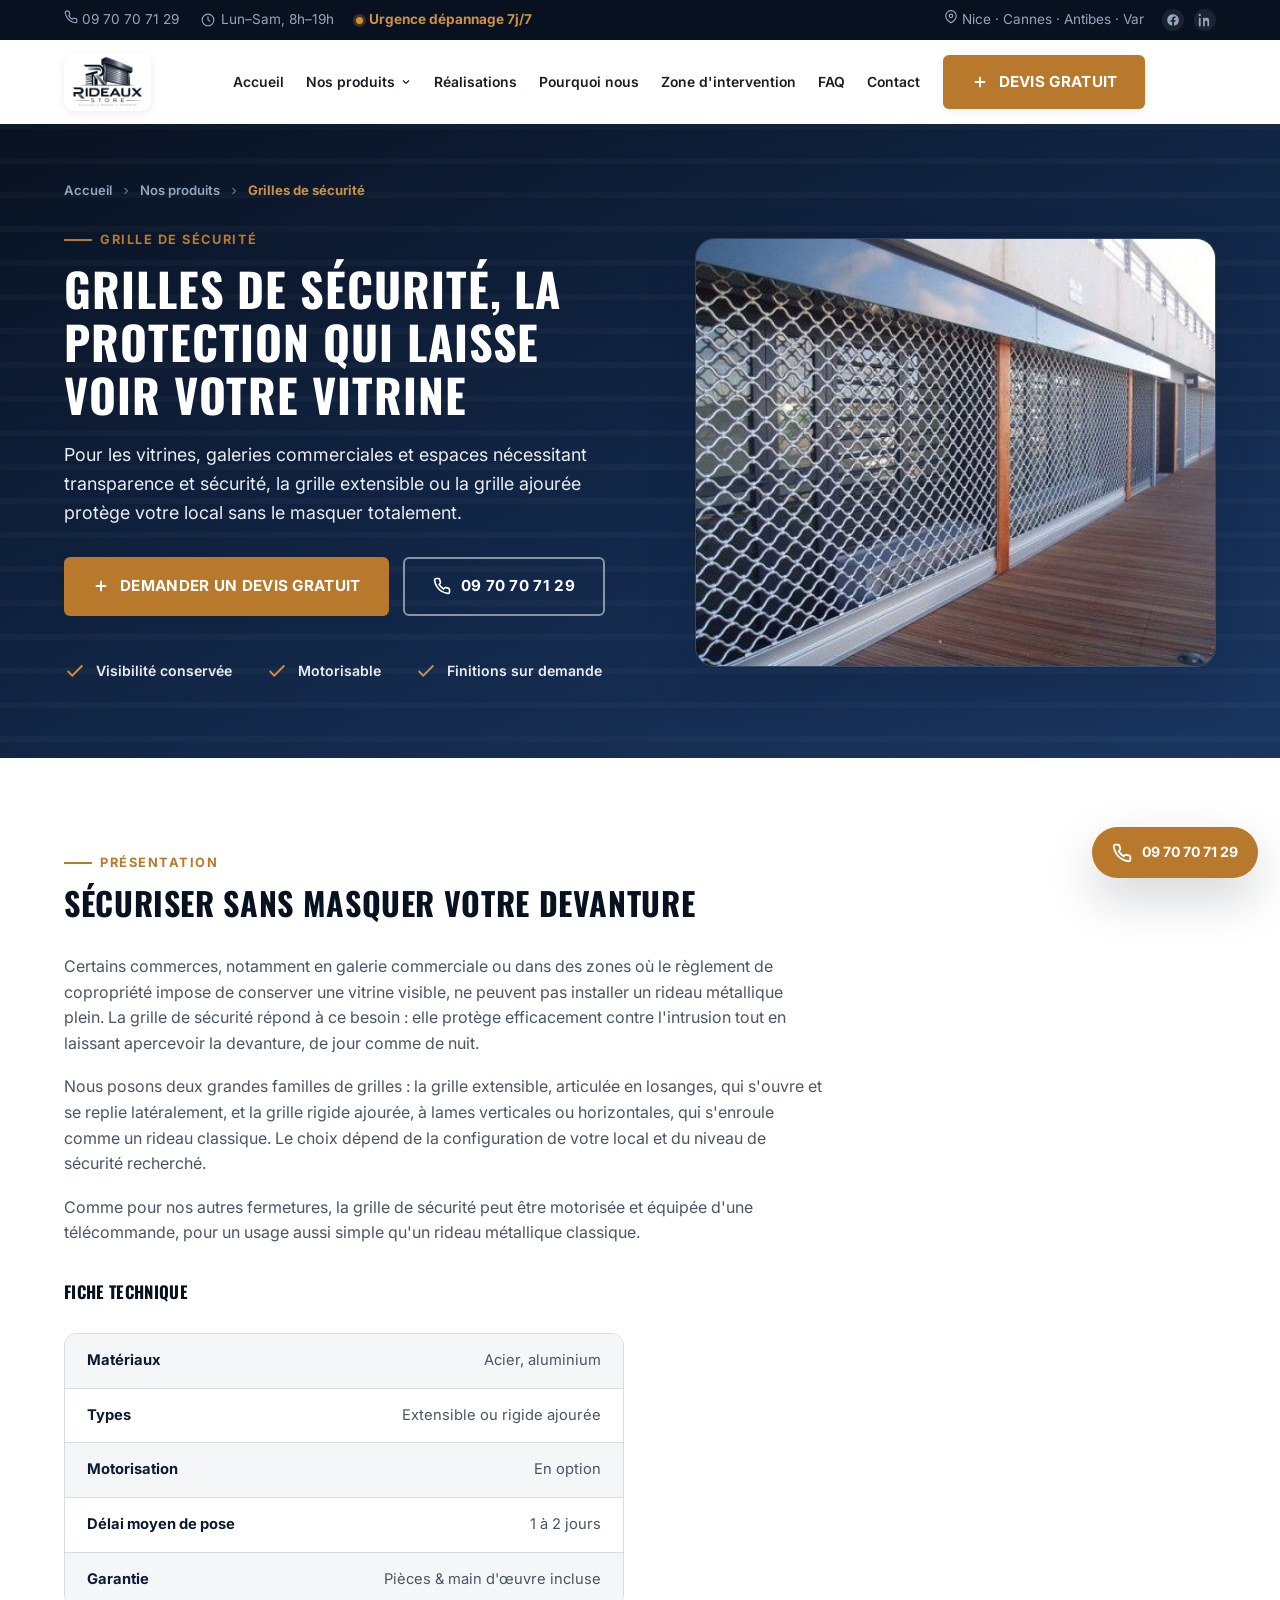
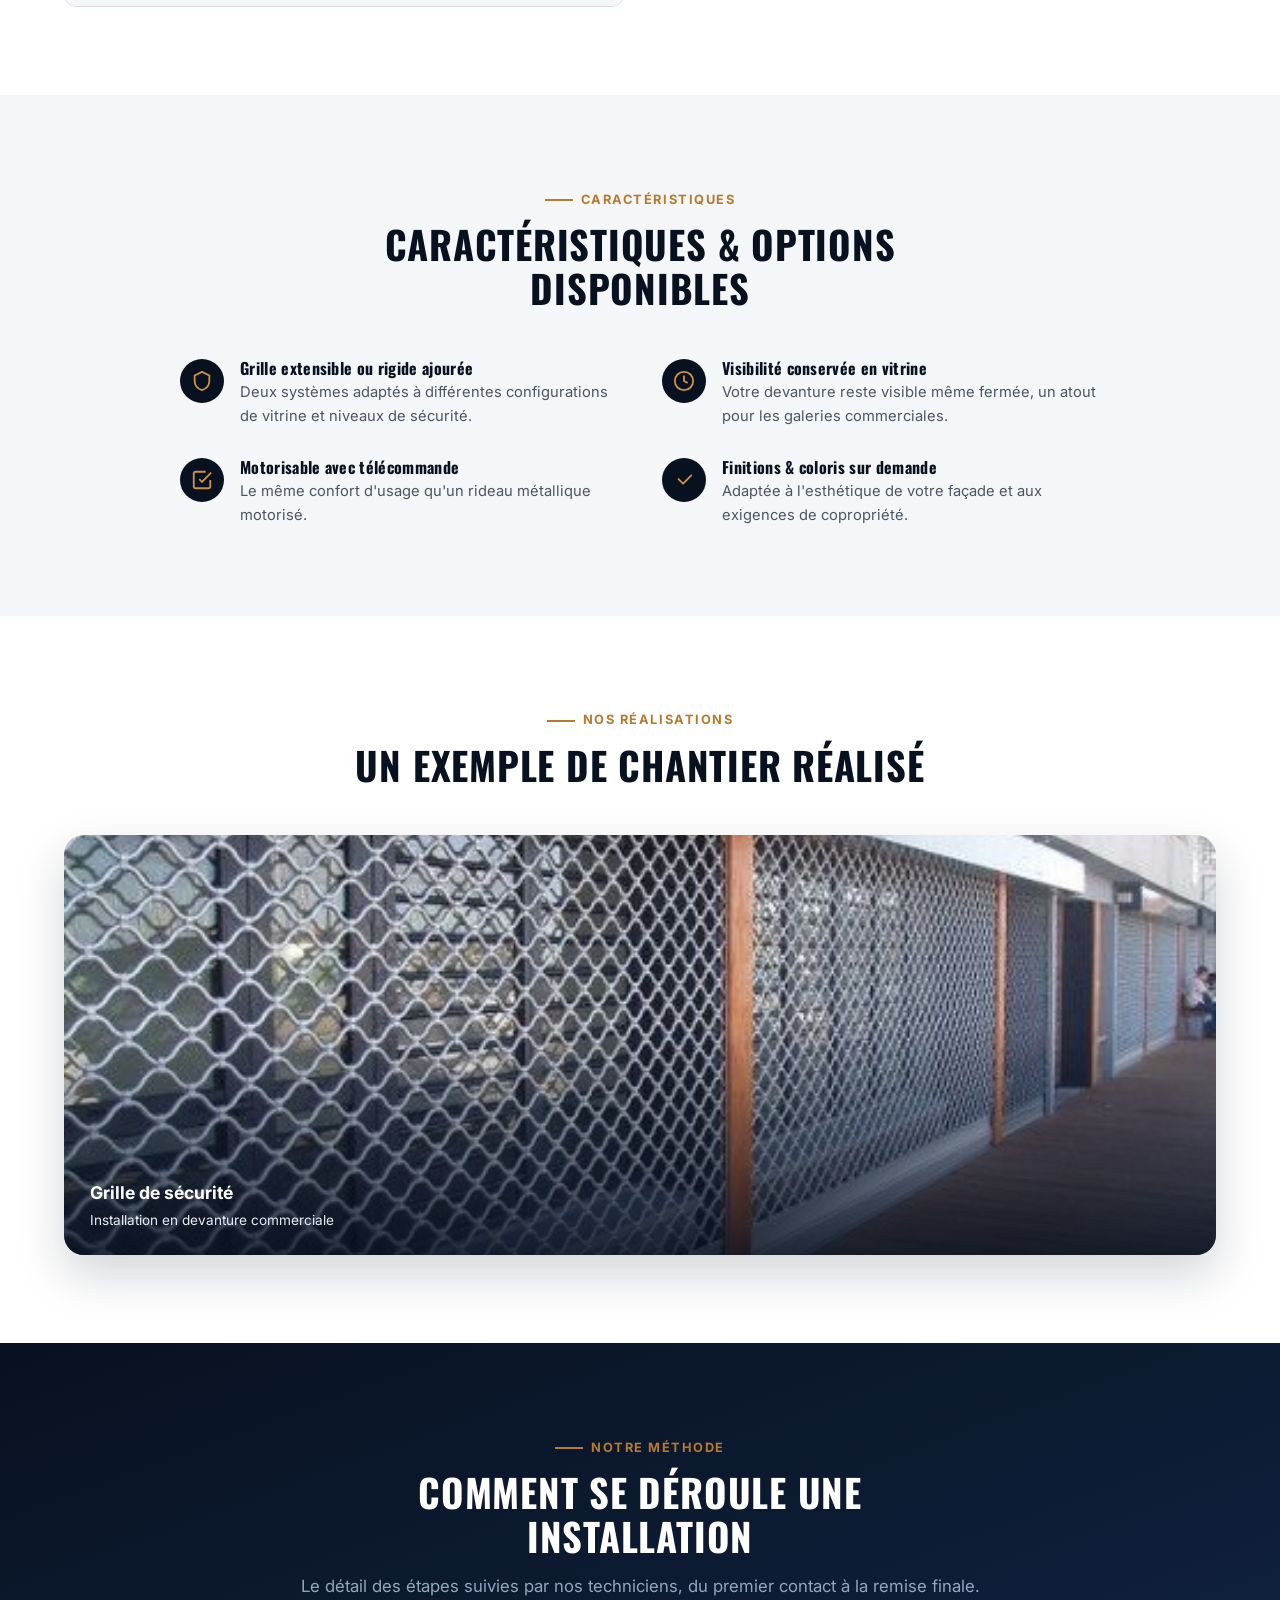
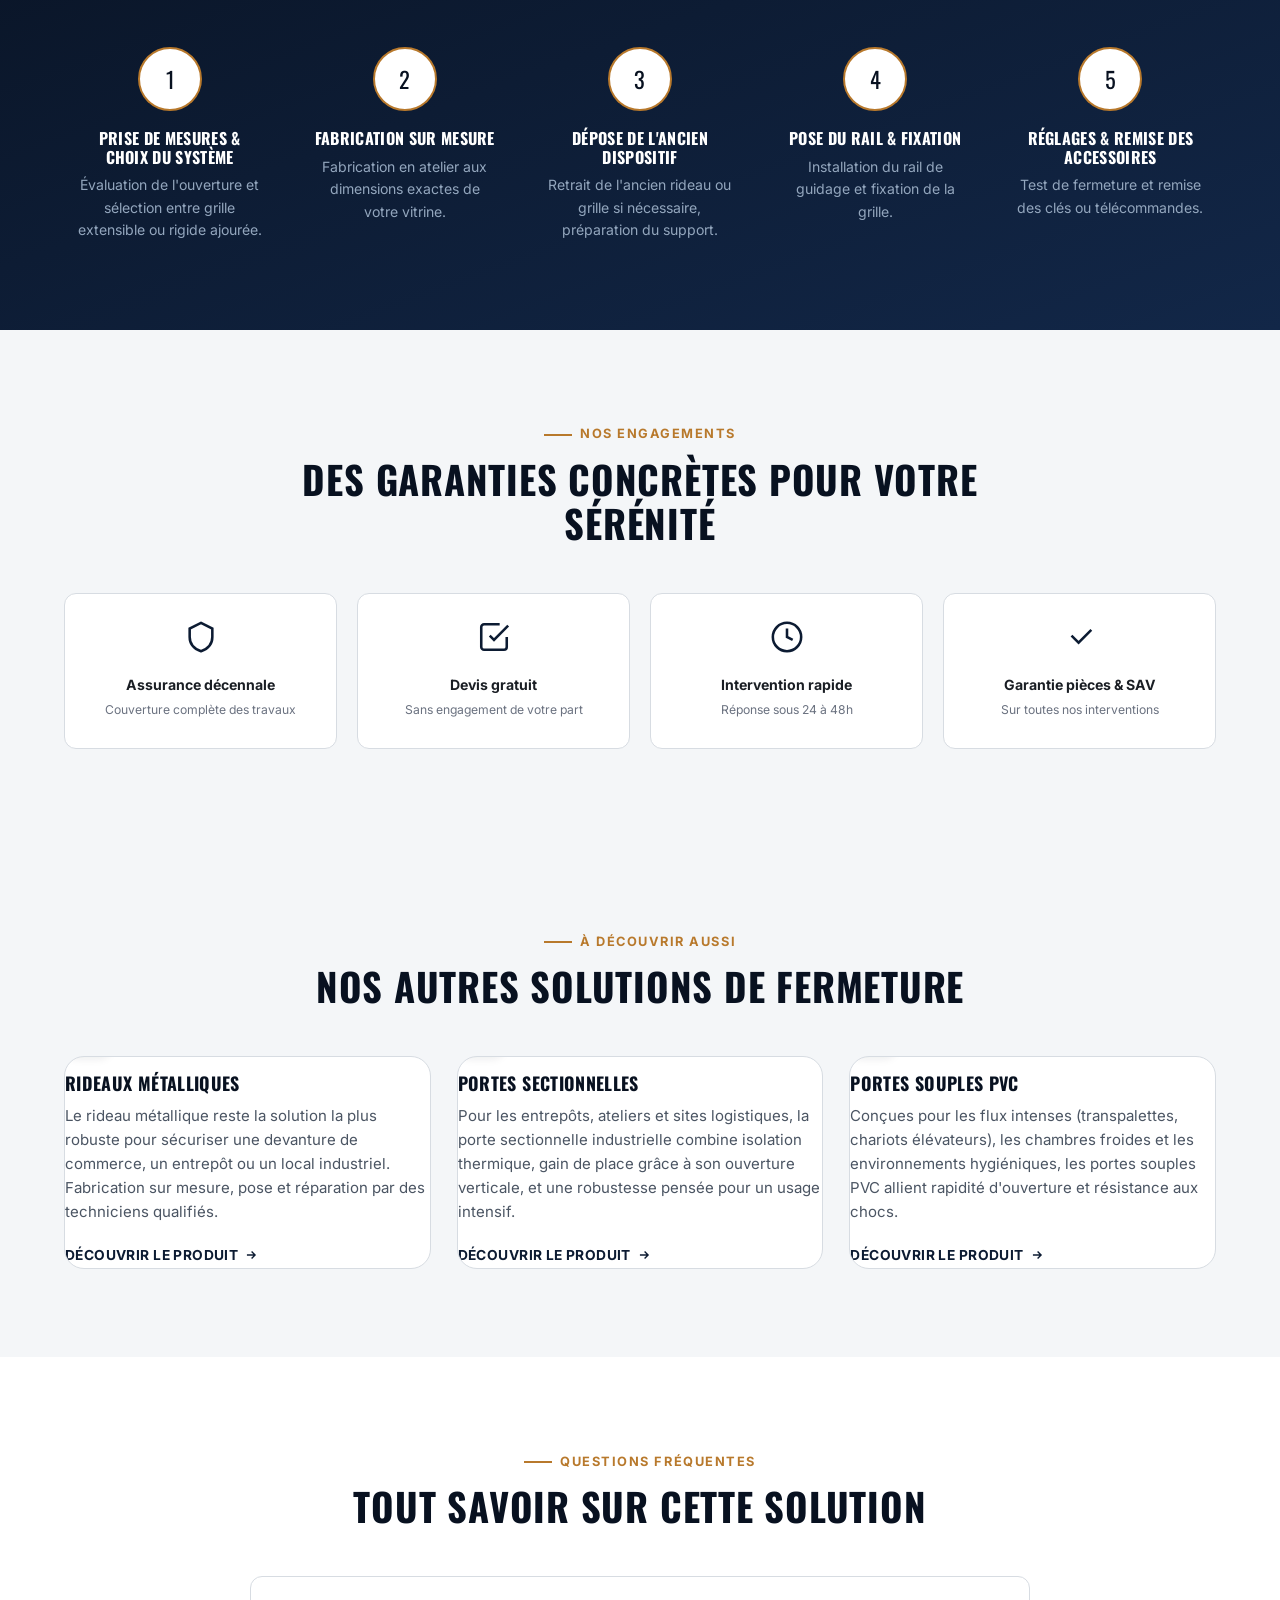
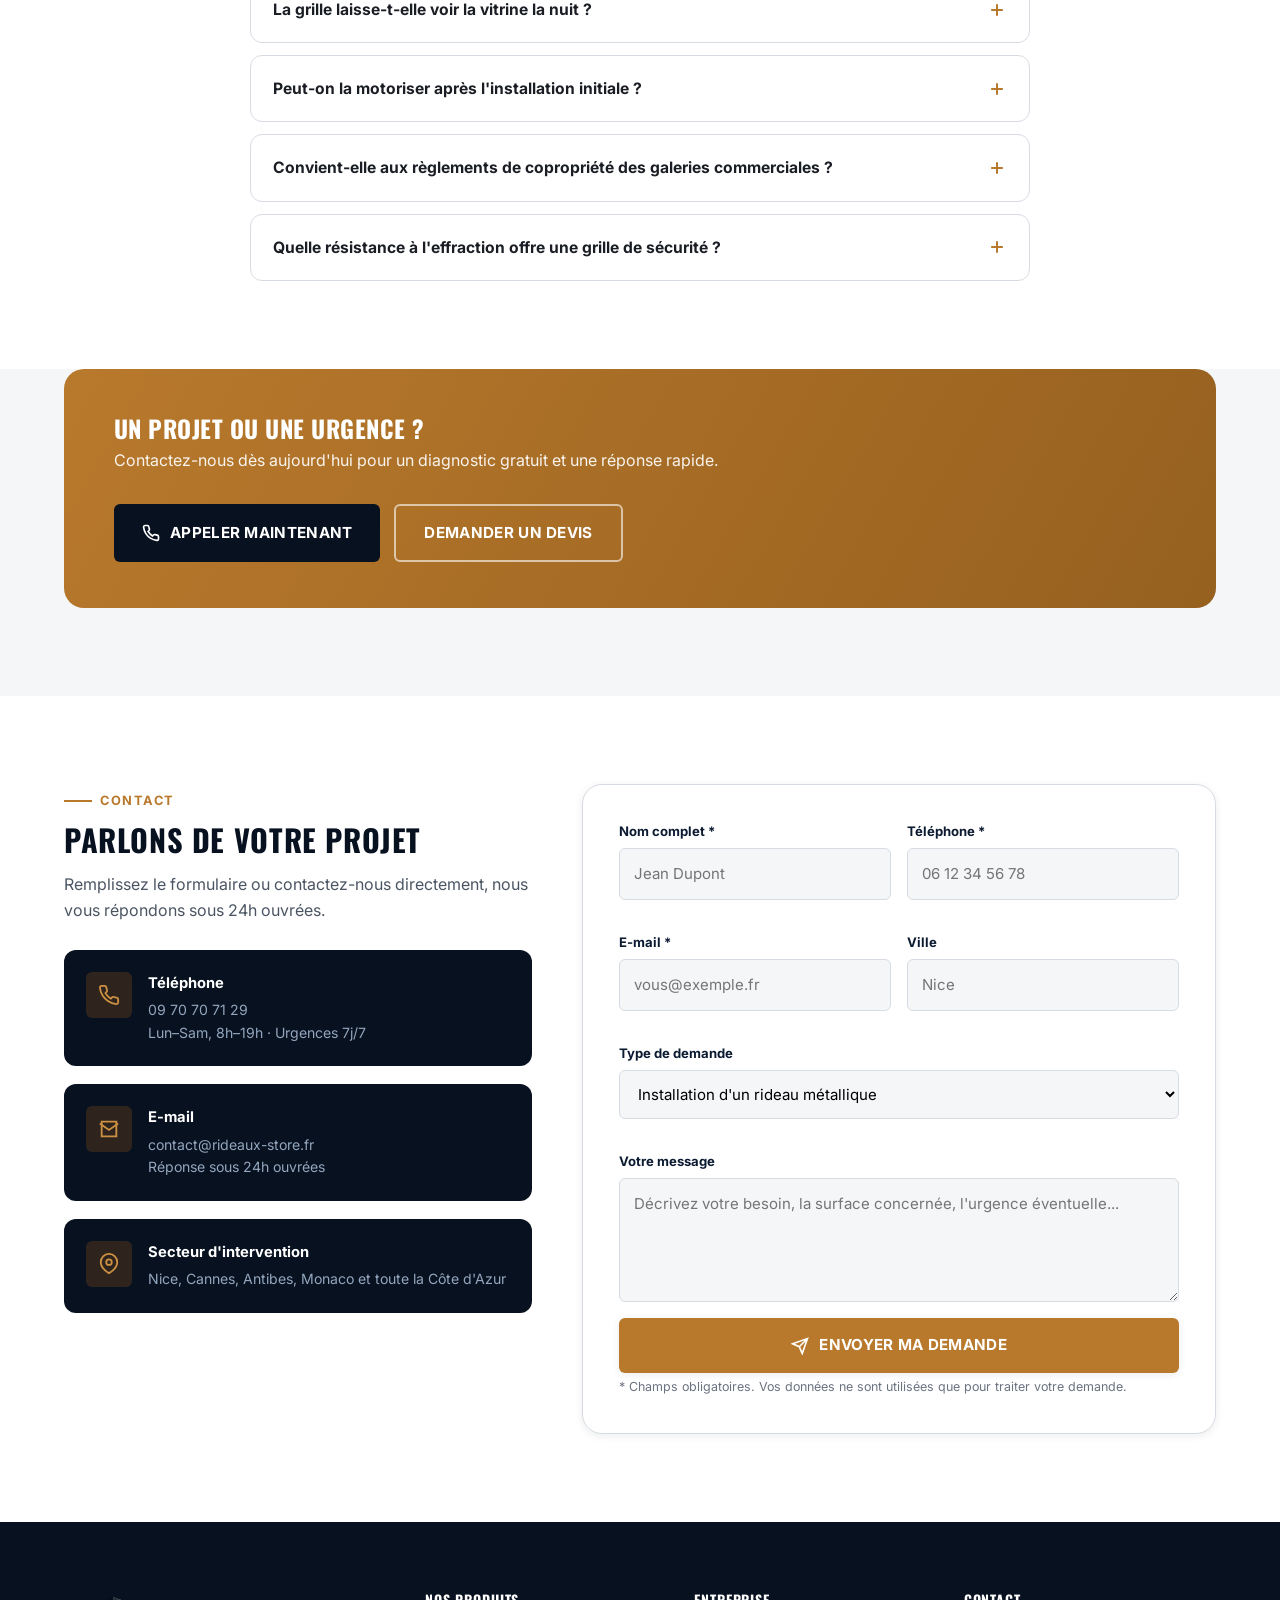
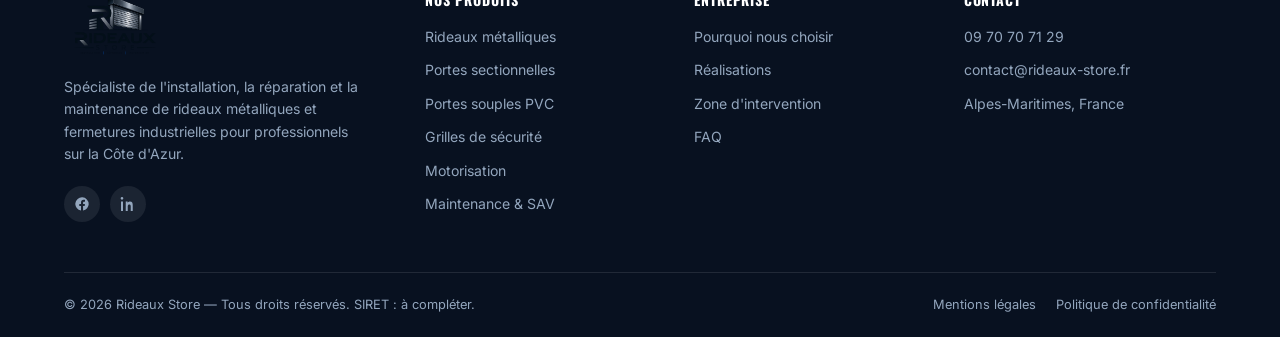
==== commit c607c863: "Add files via upload" ====
--- a/grilles-securite.html
+++ b/grilles-securite.html
@@ -5,12 +5,12 @@
 <meta name="viewport" content="width=device-width, initial-scale=1">
 <title>Grilles de Sécurité pour Vitrines — Rideaux Store | Côte d'Azur</title>
 <meta name="description" content="Grilles de sécurité extensibles ou ajourées pour vitrines et galeries commerciales, sur mesure et motorisables. Devis gratuit sur la Côte d'Azur.">
-<meta name="theme-color" content="#0a1628">
+<meta name="theme-color" content="#081120">
 <link rel="preconnect" href="https://fonts.googleapis.com">
 <link rel="preconnect" href="https://fonts.gstatic.com" crossorigin>
 <link href="https://fonts.googleapis.com/css2?family=Oswald:wght@500;600;700&family=Inter:wght@400;500;600;700;800&display=swap" rel="stylesheet">
 <link rel="stylesheet" href="css/style.css">
-<link rel="icon" href="data:image/svg+xml,%3Csvg xmlns='http://www.w3.org/2000/svg' viewBox='0 0 100 100'%3E%3Crect width='100' height='100' rx='16' fill='%230a1628'/%3E%3Cpath d='M20 35h60M20 50h60M20 65h60' stroke='%23f2870f' stroke-width='8' stroke-linecap='round'/%3E%3C/svg%3E">
+<link rel="icon" href="data:image/svg+xml,%3Csvg xmlns='http://www.w3.org/2000/svg' viewBox='0 0 100 100'%3E%3Crect width='100' height='100' rx='16' fill='%23081120'/%3E%3Cpath d='M20 35h60M20 50h60M20 65h60' stroke='%23b8792c' stroke-width='8' stroke-linecap='round'/%3E%3C/svg%3E">
 </head>
 <body>
 
@@ -36,13 +36,7 @@
 <header class="site-header">
   <div class="container">
     <a href="index.html" class="brand">
-      <span class="brand-mark">
-        <svg viewBox="0 0 24 24" fill="none" stroke="currentColor" stroke-width="2"><rect x="4" y="3" width="16" height="18" rx="2"/><path d="M8 9h8M8 13h5" stroke-linecap="round"/><circle cx="16.5" cy="16.5" r="1.4" fill="currentColor" stroke="none"/></svg>
-      </span>
-      <span class="brand-text">
-        <strong>RIDEAUX STORE</strong>
-        <span>Fermetures industrielles</span>
-      </span>
+      <img src="Logo Rideaux Store.png" alt="Rideaux Store" class="brand-logo-img">
     </a>
 
     <button class="nav-toggle" aria-label="Ouvrir le menu" aria-expanded="false">
@@ -93,18 +87,23 @@
         <svg viewBox="0 0 24 24" fill="none" stroke="currentColor" stroke-width="2.4"><path d="M9 6l6 6-6 6"/></svg>
         <span aria-current="page">Grilles de sécurité</span>
       </div>
-      <div class="reveal in" style="max-width:720px;">
-        <div class="eyebrow">Grille de sécurité</div>
-        <h1 style="font-size:clamp(1.9rem, 3.6vw, 2.9rem);">Grilles de sécurité, la protection qui laisse voir votre vitrine</h1>
-        <p class="lead">Pour les vitrines, galeries commerciales et espaces nécessitant transparence et sécurité, la grille extensible ou la grille ajourée protège votre local sans le masquer totalement.</p>
-        <div class="hero-actions">
-          <a href="#contact" class="btn btn-primary"><svg viewBox="0 0 24 24" fill="none" stroke="currentColor" stroke-width="2.4"><path d="M12 5v14M5 12h14"/></svg> Demander un devis gratuit</a>
-          <a href="tel:+33970707129" class="btn btn-outline"><svg viewBox="0 0 24 24" fill="none" stroke="currentColor" stroke-width="2.2"><path d="M22 16.92v3a2 2 0 0 1-2.18 2 19.79 19.79 0 0 1-8.63-3.07 19.5 19.5 0 0 1-6-6 19.79 19.79 0 0 1-3.07-8.67A2 2 0 0 1 4.11 2h3a2 2 0 0 1 2 1.72c.127.96.362 1.903.7 2.81a2 2 0 0 1-.45 2.11L8.09 9.91a16 16 0 0 0 6 6l1.27-1.27a2 2 0 0 1 2.11-.45c.907.338 1.85.573 2.81.7A2 2 0 0 1 22 16.92z"/></svg> 09 70 70 71 29</a>
-        </div>
-        <div class="hero-badges">
+      <div class="hero-grid">
+        <div class="reveal in">
+          <div class="eyebrow">Grille de sécurité</div>
+          <h1 style="font-size:clamp(1.9rem, 3.6vw, 2.9rem);">Grilles de sécurité, la protection qui laisse voir votre vitrine</h1>
+          <p class="lead">Pour les vitrines, galeries commerciales et espaces nécessitant transparence et sécurité, la grille extensible ou la grille ajourée protège votre local sans le masquer totalement.</p>
+          <div class="hero-actions">
+            <a href="#contact" class="btn btn-primary"><svg viewBox="0 0 24 24" fill="none" stroke="currentColor" stroke-width="2.4"><path d="M12 5v14M5 12h14"/></svg> Demander un devis gratuit</a>
+            <a href="tel:+33970707129" class="btn btn-outline"><svg viewBox="0 0 24 24" fill="none" stroke="currentColor" stroke-width="2.2"><path d="M22 16.92v3a2 2 0 0 1-2.18 2 19.79 19.79 0 0 1-8.63-3.07 19.5 19.5 0 0 1-6-6 19.79 19.79 0 0 1-3.07-8.67A2 2 0 0 1 4.11 2h3a2 2 0 0 1 2 1.72c.127.96.362 1.903.7 2.81a2 2 0 0 1-.45 2.11L8.09 9.91a16 16 0 0 0 6 6l1.27-1.27a2 2 0 0 1 2.11-.45c.907.338 1.85.573 2.81.7A2 2 0 0 1 22 16.92z"/></svg> 09 70 70 71 29</a>
+          </div>
+          <div class="hero-badges">
           <div class="hero-badge"><svg viewBox="0 0 24 24" fill="none" stroke="currentColor" stroke-width="2"><path d="M20 6L9 17l-5-5"/></svg> Visibilité conservée</div>
           <div class="hero-badge"><svg viewBox="0 0 24 24" fill="none" stroke="currentColor" stroke-width="2"><path d="M20 6L9 17l-5-5"/></svg> Motorisable</div>
           <div class="hero-badge"><svg viewBox="0 0 24 24" fill="none" stroke="currentColor" stroke-width="2"><path d="M20 6L9 17l-5-5"/></svg> Finitions sur demande</div>
+          </div>
+        </div>
+        <div class="hero-photo-card reveal in">
+          <img src="Grilles de sécurité.jpg" alt="Grille de sécurité — Installation en devanture commerciale" loading="eager">
         </div>
       </div>
     </div>
@@ -160,6 +159,23 @@
             <div class="why-icon"><svg viewBox="0 0 24 24" fill="none" stroke="currentColor" stroke-width="2"><path d="M20 7l-9 9-5-5" stroke-linecap="round" stroke-linejoin="round"/></svg></div>
             <div><h4>Finitions &amp; coloris sur demande</h4><p>Adaptée à l'esthétique de votre façade et aux exigences de copropriété.</p></div>
           </div>
+      </div>
+    </div>
+  </section>
+
+  <!-- REALISATIONS -->
+  <section id="realisations">
+    <div class="container">
+      <div class="section-head reveal">
+        <div class="eyebrow" style="justify-content:center">Nos réalisations</div>
+        <h2>Un exemple de chantier réalisé</h2>
+      </div>
+      <div class="realisation-photo reveal">
+        <img src="Grilles de sécurité.jpg" alt="Grille de sécurité — Installation en devanture commerciale" loading="lazy">
+        <div class="realisation-caption">
+          <strong>Grille de sécurité</strong>
+          <span>Installation en devanture commerciale</span>
+        </div>
       </div>
     </div>
   </section>
@@ -330,8 +346,7 @@
     <div class="footer-grid">
       <div class="footer-brand">
         <a href="index.html" class="brand">
-          <span class="brand-mark"><svg viewBox="0 0 24 24" fill="none" stroke="currentColor" stroke-width="2"><rect x="4" y="3" width="16" height="18" rx="2"/><path d="M8 9h8M8 13h5" stroke-linecap="round"/><circle cx="16.5" cy="16.5" r="1.4" fill="currentColor" stroke="none"/></svg></span>
-          <span class="brand-text"><strong style="color:#fff;">RIDEAUX STORE</strong></span>
+          <img src="Logo Rideaux Store.png" alt="Rideaux Store" class="brand-logo-img">
         </a>
         <p>Spécialiste de l'installation, la réparation et la maintenance de rideaux métalliques et fermetures industrielles pour professionnels sur la Côte d'Azur.</p>
         <div class="footer-social">
@@ -356,7 +371,6 @@
           <a href="index.html#pourquoi">Pourquoi nous choisir</a>
           <a href="index.html#realisations">Réalisations</a>
           <a href="index.html#zone">Zone d'intervention</a>
-          <a href="index.html#avis">Avis clients</a>
           <a href="index.html#faq">FAQ</a>
         </div>
       </div>
--- a/css/style.css
+++ b/css/style.css
@@ -4,24 +4,24 @@
 
 :root {
   /* Brand palette */
-  --navy-950: #0a1628;
-  --navy-900: #0e1f38;
-  --navy-800: #142a4a;
-  --navy-700: #1c3a63;
-  --navy-600: #274d82;
-  --steel-500: #5b7699;
-  --steel-300: #9fb3cc;
-  --steel-100: #eaf0f7;
-  --amber-500: #f2870f;
-  --amber-400: #ff9e2c;
-  --amber-050: #fff4e6;
+  --navy-950: #081120;
+  --navy-900: #0c1b32;
+  --navy-800: #122748;
+  --navy-700: #1a3660;
+  --navy-600: #23477e;
+  --steel-500: #55708c;
+  --steel-300: #93a6bd;
+  --steel-100: #e9edf3;
+  --amber-500: #b8792c;
+  --amber-400: #cc9142;
+  --amber-050: #f8f0e2;
   --gray-900: #1a1e24;
   --gray-700: #4b5563;
   --gray-500: #6b7280;
   --gray-300: #d7dce2;
   --gray-100: #f4f6f8;
   --white: #ffffff;
-  --success: #1e8a5c;
+  --success: #1c7a52;
 
   --font-head: "Oswald", "Arial Narrow", sans-serif;
   --font-body: "Inter", -apple-system, Segoe UI, Roboto, sans-serif;
@@ -180,6 +180,8 @@
   gap: 24px;
 }
 .brand { display: flex; align-items: center; gap: 12px; flex-shrink: 0; }
+.brand-logo-img { height: 58px; width: auto; border-radius: 10px; box-shadow: var(--shadow-sm); display: block; }
+.footer-brand .brand-logo-img { height: 68px; box-shadow: none; }
 .brand-mark {
   width: 46px; height: 46px;
   border-radius: var(--radius-sm);
@@ -207,7 +209,6 @@
 .main-nav a.nav-link:hover { background: var(--steel-100); color: var(--navy-950); }
 .has-dropdown { position: relative; }
 .has-dropdown svg { width: 12px; height: 12px; transition: transform 0.15s ease; }
-.has-dropdown:hover svg { transform: rotate(180deg); }
 .dropdown {
   position: absolute;
   top: calc(100% + 10px);
@@ -222,7 +223,10 @@
   transform: translateY(8px);
   transition: all 0.18s ease;
 }
-.has-dropdown:hover .dropdown { opacity: 1; visibility: visible; transform: translateY(0); }
+@media (min-width: 1081px) {
+  .has-dropdown:hover svg { transform: rotate(180deg); }
+  .has-dropdown:hover .dropdown { opacity: 1; visibility: visible; transform: translateY(0); }
+}
 .dropdown a {
   display: flex;
   align-items: center;
@@ -252,7 +256,7 @@
 @media (max-width: 1080px) {
   .main-nav { position: fixed; top: 0; right: -100%; height: 100vh; width: min(340px, 88vw);
     background: var(--white); flex-direction: column; align-items: stretch; padding: 90px 22px 24px;
-    box-shadow: var(--shadow-lg); transition: right 0.25s ease; overflow-y: auto; }
+    box-shadow: var(--shadow-lg); transition: right 0.25s ease; overflow-y: auto; z-index: 495; }
   .main-nav.open { right: 0; }
   .main-nav > ul { flex-direction: column; align-items: stretch; gap: 2px; width: 100%; }
   .dropdown { position: static; width: 100%; opacity: 1; visibility: visible; transform: none; box-shadow: none;
@@ -306,14 +310,6 @@
 .hero-badge svg { width: 22px; height: 22px; color: var(--amber-400); flex-shrink: 0; }
 
 .hero-visual { position: relative; z-index: 2; }
-.hero-card {
-  background: rgba(255,255,255,0.06);
-  border: 1px solid rgba(255,255,255,0.14);
-  border-radius: var(--radius-lg);
-  padding: 30px;
-  backdrop-filter: blur(6px);
-}
-.shutter-illustration { width: 100%; height: auto; display: block; border-radius: var(--radius-md); }
 .hero-quote-mini {
   margin-top: 22px;
   background: var(--white);
@@ -381,26 +377,34 @@
   background: var(--white);
   border: 1px solid var(--gray-300);
   border-radius: var(--radius-lg);
-  padding: 32px 28px;
+  padding: 0;
+  overflow: hidden;
   transition: transform 0.2s ease, box-shadow 0.2s ease, border-color 0.2s ease;
   position: relative;
 }
 .service-card:hover { transform: translateY(-6px); box-shadow: var(--shadow-lg); border-color: transparent; }
+.service-photo { position: relative; height: 170px; }
+.service-photo img { width: 100%; height: 100%; object-fit: cover; display: block; }
+.service-body { padding: 24px 28px 30px; }
 .service-icon {
-  width: 56px; height: 56px;
+  width: 46px; height: 46px;
   border-radius: var(--radius-md);
   background: var(--amber-050);
   display: flex; align-items: center; justify-content: center;
-  margin-bottom: 20px;
-}
-.service-icon svg { width: 28px; height: 28px; color: var(--amber-500); }
+  margin-bottom: 16px;
+  margin-top: -46px;
+  position: relative;
+  z-index: 2;
+  box-shadow: var(--shadow-sm);
+}
+.service-icon svg { width: 24px; height: 24px; color: var(--amber-500); }
 .service-card h3 { font-size: 1.12rem; margin-bottom: 10px; }
 .service-card p { color: var(--gray-700); font-size: 0.94rem; margin-bottom: 18px; }
 .service-card .card-link { display: inline-flex; align-items: center; gap: 6px; font-weight: 700; font-size: 0.86rem; color: var(--navy-900); text-transform: uppercase; letter-spacing: 0.03em; }
 .service-card .card-link svg { width: 14px; height: 14px; transition: transform 0.15s ease; }
 .service-card:hover .card-link svg { transform: translateX(4px); }
 .service-card .tag {
-  position: absolute; top: 24px; right: 24px;
+  position: absolute; top: 14px; right: 14px; z-index: 3;
   background: var(--navy-950); color: var(--white);
   font-size: 0.68rem; text-transform: uppercase; letter-spacing: 0.05em;
   padding: 4px 10px; border-radius: 999px; font-weight: 700;
@@ -511,42 +515,14 @@
 .gallery-item::before { content: ""; position: absolute; inset: 0; background: linear-gradient(180deg, transparent 40%, rgba(10,22,40,0.85)); z-index: 1; }
 .gallery-item span { position: relative; z-index: 2; }
 .gallery-item.tall { grid-row: span 2; }
-.g1 { background: linear-gradient(135deg, #274d82, #0e1f38); }
-.g2 { background: linear-gradient(135deg, #5b7699, #142a4a); }
-.g3 { background: linear-gradient(135deg, #f2870f, #0a1628); }
-.g4 { background: linear-gradient(135deg, #1c3a63, #274d82); }
-.g5 { background: linear-gradient(135deg, #0e1f38, #5b7699); }
-.g6 { background: linear-gradient(135deg, #142a4a, #f2870f); }
+.g1 { background: linear-gradient(135deg, #23477e, #0c1b32); }
+.g2 { background: linear-gradient(135deg, #55708c, #122748); }
+.g3 { background: linear-gradient(135deg, #b8792c, #081120); }
+.g4 { background: linear-gradient(135deg, #1a3660, #23477e); }
+.g5 { background: linear-gradient(135deg, #0c1b32, #55708c); }
+.g6 { background: linear-gradient(135deg, #122748, #b8792c); }
 @media (max-width: 980px) { .gallery-grid { grid-template-columns: repeat(2, 1fr); } .gallery-item.tall { grid-row: span 1; } }
 
-/* Testimonials ------------------------------------------------------------------ */
-.testimonial-grid { display: grid; grid-template-columns: repeat(3, 1fr); gap: 24px; }
-.testimonial-card {
-  background: var(--white);
-  border-radius: var(--radius-lg);
-  padding: 28px;
-  border: 1px solid var(--gray-300);
-}
-.stars { display: flex; gap: 3px; margin-bottom: 14px; }
-.stars svg { width: 16px; height: 16px; color: var(--amber-500); }
-.testimonial-card p.quote { font-size: 0.95rem; color: var(--gray-700); margin-bottom: 20px; }
-.testimonial-author { display: flex; align-items: center; gap: 12px; }
-.author-avatar {
-  width: 42px; height: 42px; border-radius: 50%;
-  background: var(--navy-900); color: var(--white);
-  display: flex; align-items: center; justify-content: center;
-  font-family: var(--font-head); font-size: 1rem;
-}
-.testimonial-author strong { display: block; font-size: 0.9rem; }
-.testimonial-author span { font-size: 0.78rem; color: var(--gray-500); }
-.sample-flag {
-  display: inline-block;
-  margin-top: 10px;
-  font-size: 0.68rem;
-  color: var(--gray-500);
-  font-style: italic;
-}
-@media (max-width: 980px) { .testimonial-grid { grid-template-columns: 1fr; } }
 
 /* Coverage / zone ----------------------------------------------------------------- */
 .coverage-wrap { display: grid; grid-template-columns: 1fr 1fr; gap: 50px; align-items: center; }
@@ -556,19 +532,12 @@
 .coverage-map {
   aspect-ratio: 4/3.4;
   border-radius: var(--radius-lg);
-  background: radial-gradient(circle at 32% 38%, rgba(242,135,15,0.35), transparent 42%), linear-gradient(160deg, var(--navy-900), var(--navy-700));
   position: relative;
   overflow: hidden;
   box-shadow: var(--shadow-lg);
-}
-.coverage-map svg { position: absolute; inset: 0; width: 100%; height: 100%; opacity: 0.9; }
-.coverage-pin {
-  position: absolute;
-  width: 14px; height: 14px;
-  border-radius: 50%;
-  background: var(--amber-500);
-  box-shadow: 0 0 0 6px rgba(242,135,15,0.28);
-}
+  border: 1px solid var(--gray-300);
+}
+.coverage-map iframe { position: absolute; inset: 0; width: 100%; height: 100%; border: 0; filter: saturate(0.85) contrast(1.02); }
 @media (max-width: 900px) { .coverage-wrap { grid-template-columns: 1fr; } }
 
 /* Certifications strip --------------------------------------------------------------- */
@@ -604,7 +573,7 @@
 
 /* CTA banner --------------------------------------------------------------------------- */
 .cta-banner {
-  background: linear-gradient(120deg, var(--amber-500), #d96f00);
+  background: linear-gradient(120deg, var(--amber-500), #96601f);
   border-radius: var(--radius-lg);
   padding: 46px 50px;
   display: flex;
@@ -730,35 +699,104 @@
 .reveal.in { opacity: 1; transform: translateY(0); }
 
 /* Shutter intro (opening animation on site load) ------------------------------------------- */
+#shutter-intro-box {
+  position: fixed;
+  top: 0; left: 0; right: 0;
+  height: 30px;
+  z-index: 10000;
+  background: linear-gradient(180deg, var(--navy-700), var(--navy-950) 70%);
+  border-bottom: 3px solid var(--amber-500);
+  box-shadow: 0 6px 14px rgba(0,0,0,0.45);
+  animation: shutter-box-fade 1.5s 0.4s ease forwards;
+}
+#shutter-intro-box::before {
+  content: "";
+  position: absolute; inset: 0;
+  background-image: radial-gradient(circle, rgba(255,255,255,0.35) 1.5px, transparent 1.6px);
+  background-size: 64px 100%;
+  background-position: 24px center;
+  opacity: 0.5;
+}
 #shutter-intro {
   position: fixed;
   inset: 0;
   z-index: 9999;
   background-color: var(--steel-500);
-  background-image: repeating-linear-gradient(
-    180deg,
-    rgba(10, 22, 40, 0) 0px, rgba(10, 22, 40, 0) 26px,
-    rgba(10, 22, 40, 0.22) 26px, rgba(10, 22, 40, 0.22) 30px
-  );
-  animation: shutter-open 1.3s 0.35s cubic-bezier(.61,0,.3,1) forwards;
+  background-image:
+    radial-gradient(ellipse at 15% 0%, rgba(255,255,255,0.10), transparent 55%),
+    repeating-linear-gradient(
+      180deg,
+      rgba(8,17,32,0.42) 0px, rgba(8,17,32,0.42) 3px,
+      rgba(255,255,255,0.16) 3px, rgba(255,255,255,0.16) 6px,
+      rgba(255,255,255,0) 6px, rgba(255,255,255,0) 22px,
+      rgba(8,17,32,0.18) 22px, rgba(8,17,32,0.18) 30px
+    );
+  box-shadow: 0 30px 60px -10px rgba(0,0,0,0.55);
+  animation: shutter-open 1.5s 0.4s cubic-bezier(.61,0,.3,1) forwards;
 }
 .shutter-intro-bar {
   position: absolute;
   left: 0; right: 0; bottom: 0;
-  height: 36px;
-  background: var(--navy-950);
+  height: 38px;
+  background: linear-gradient(180deg, var(--navy-800), var(--navy-950));
   border-top: 4px solid var(--amber-500);
+  display: flex;
+  align-items: center;
+  justify-content: center;
+}
+.shutter-intro-bar::before {
+  content: "";
+  width: 64px; height: 8px;
+  border-radius: 4px;
+  background: rgba(255,255,255,0.14);
+  box-shadow: inset 0 1px 2px rgba(0,0,0,0.4);
 }
 @keyframes shutter-open {
-  0%   { transform: translateY(0); }
-  8%   { transform: translateY(0); }
-  78%  { transform: translateY(-97%); }
-  92%  { transform: translateY(-101.5%); }
-  100% { transform: translateY(-100%); visibility: hidden; pointer-events: none; }
+  0%   { transform: translate(0, 0); }
+  3%   { transform: translate(-3px, 0); }
+  6%   { transform: translate(3px, 0); }
+  9%   { transform: translate(-2px, 0); }
+  12%  { transform: translate(2px, 0); }
+  16%  { transform: translate(0, 0); }
+  80%  { transform: translate(0, -97%); }
+  92%  { transform: translate(0, -101.5%); }
+  100% { transform: translate(0, -100%); visibility: hidden; pointer-events: none; }
+}
+@keyframes shutter-box-fade {
+  0%, 88%  { opacity: 1; }
+  100% { opacity: 0; visibility: hidden; }
 }
 @media (prefers-reduced-motion: reduce) {
-  #shutter-intro { display: none; }
-}
+  #shutter-intro, #shutter-intro-box { display: none; }
+}
+
+/* Real photo blocks (hero + réalisations) --------------------------------------------------- */
+.hero-photo-card {
+  border-radius: var(--radius-lg);
+  overflow: hidden;
+  box-shadow: var(--shadow-lg);
+  aspect-ratio: 4 / 3.3;
+  border: 1px solid rgba(255,255,255,0.14);
+}
+.hero-photo-card img { width: 100%; height: 100%; object-fit: cover; display: block; }
+
+.realisation-photo {
+  position: relative;
+  border-radius: var(--radius-lg);
+  overflow: hidden;
+  height: 420px;
+  box-shadow: var(--shadow-lg);
+}
+.realisation-photo img { width: 100%; height: 100%; object-fit: cover; display: block; }
+.realisation-photo::after {
+  content: "";
+  position: absolute; inset: 0;
+  background: linear-gradient(180deg, transparent 45%, rgba(8,17,32,0.85));
+}
+.realisation-caption { position: absolute; left: 26px; right: 26px; bottom: 22px; z-index: 2; color: var(--white); }
+.realisation-caption strong { display: block; font-size: 1.1rem; }
+.realisation-caption span { font-size: 0.85rem; color: var(--steel-100); }
+@media (max-width: 640px) { .realisation-photo { height: 280px; } }
 
 /* Misc ------------------------------------------------------------------------------------- */
 .two-col-head { display: flex; align-items: flex-end; justify-content: space-between; gap: 24px; margin-bottom: 44px; flex-wrap: wrap; }
